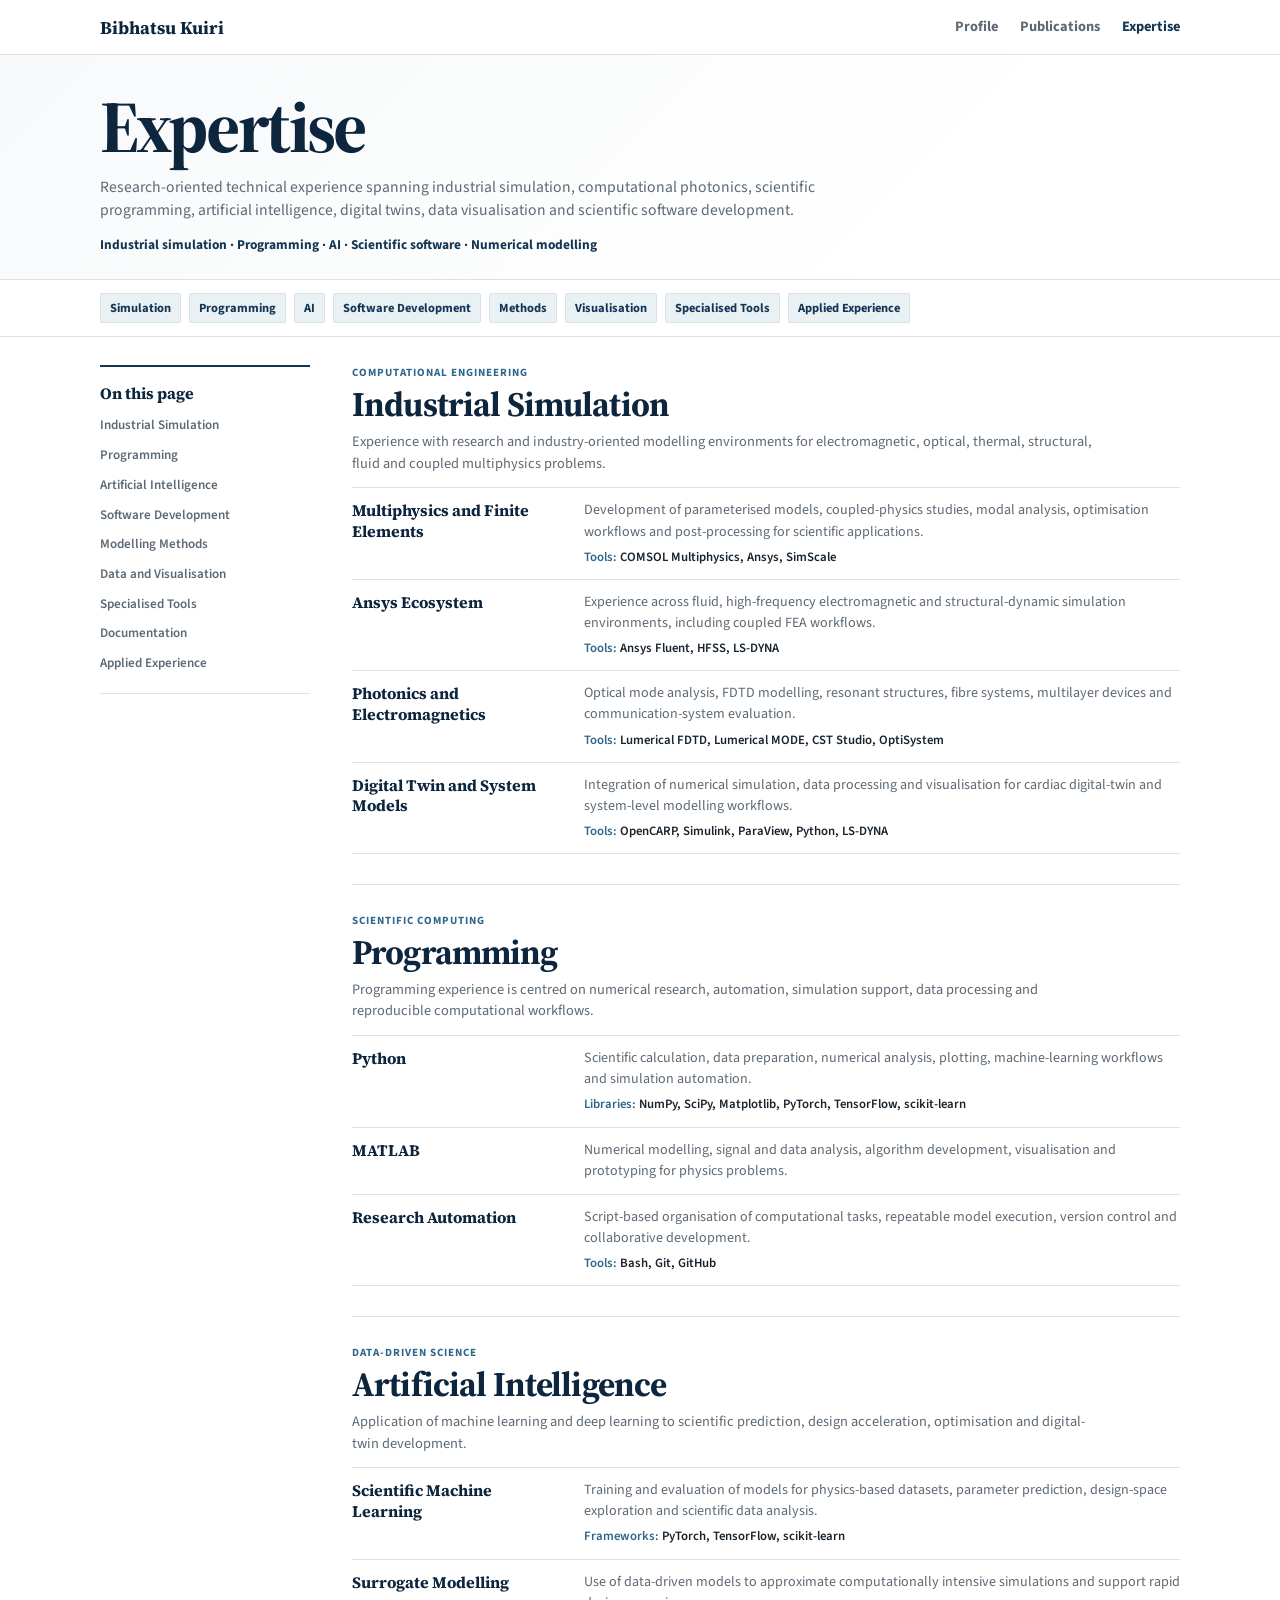
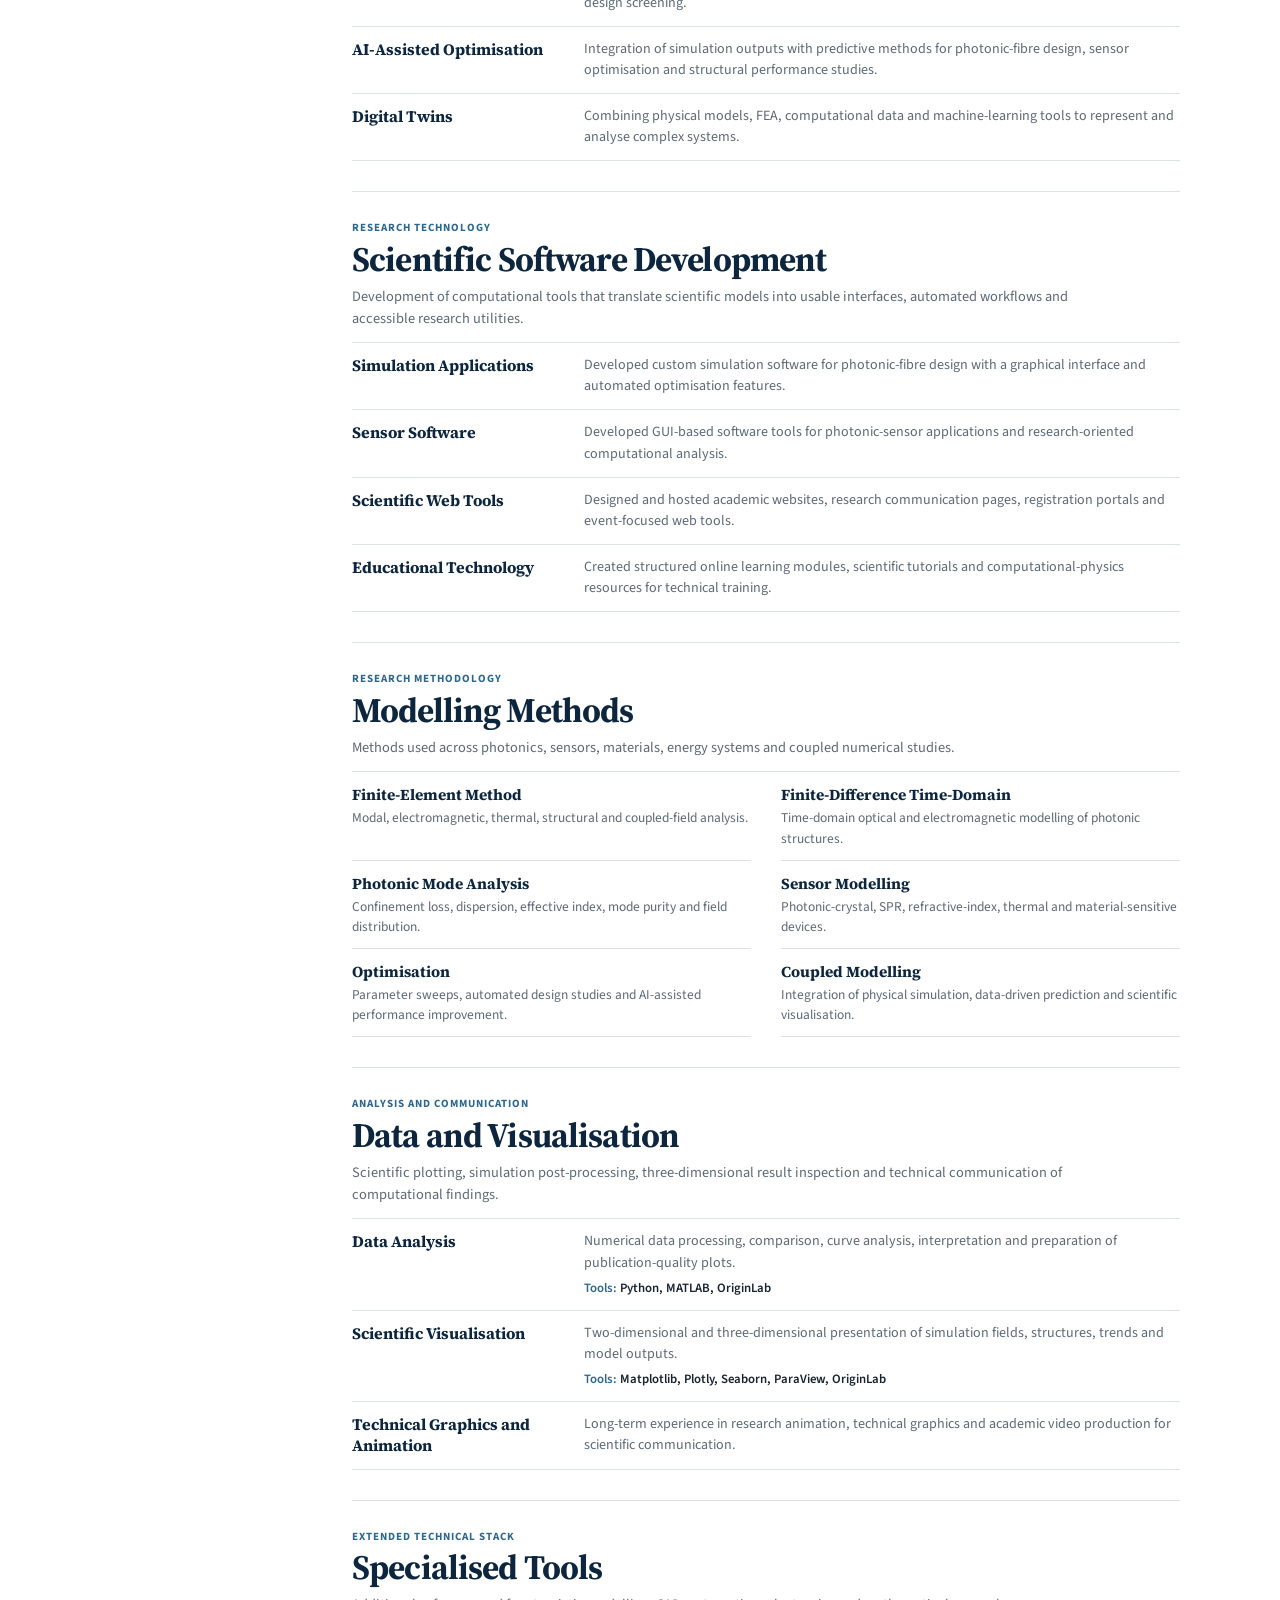
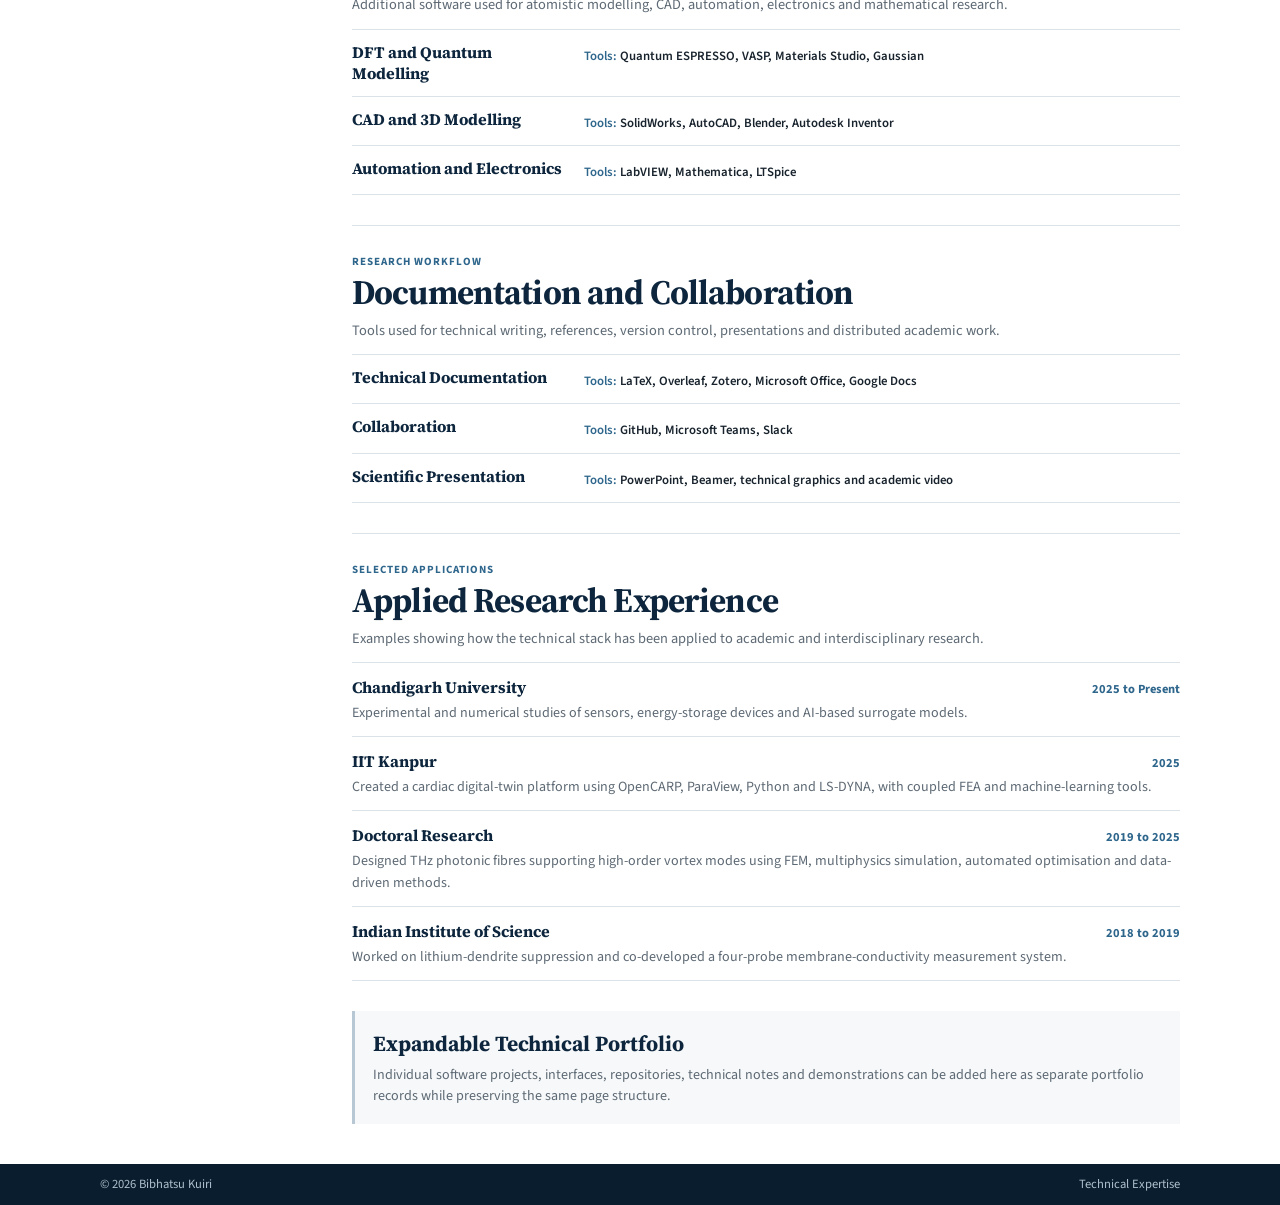
==== expertise.html @ b5848284 "Create expertise page" ====
<!DOCTYPE html>
<html lang="en">
<head>
<meta charset="UTF-8">
<meta name="viewport" content="width=device-width,initial-scale=1">
<meta name="description" content="Research and technical expertise of Bibhatsu Kuiri in industrial simulation, computational photonics, scientific programming, artificial intelligence, digital twins and scientific software development.">
<meta name="author" content="Bibhatsu Kuiri">
<meta name="theme-color" content="#0d263d">
<title>Expertise | Bibhatsu Kuiri</title>
<link rel="preconnect" href="https://fonts.googleapis.com">
<link rel="preconnect" href="https://fonts.gstatic.com" crossorigin>
<link href="https://fonts.googleapis.com/css2?family=Source+Sans+3:wght@400;500;600;700&family=Source+Serif+4:opsz,wght@8..60,600;8..60,700&display=swap" rel="stylesheet">
<link rel="stylesheet" href="assets/expertise.css">
</head>
<body>
<header class="site-header">
  <div class="container nav">
    <a class="brand" href="index.html">Bibhatsu Kuiri</a>
    <nav class="header-links" aria-label="Primary navigation">
      <a href="index.html">Profile</a>
      <a href="publications.html">Publications</a>
      <a href="expertise.html" aria-current="page">Expertise</a>
    </nav>
  </div>
</header>

<main id="top">
  <section class="page-head">
    <div class="container">
      <h1>Expertise</h1>
      <p class="intro">Research-oriented technical experience spanning industrial simulation, computational photonics, scientific programming, artificial intelligence, digital twins, data visualisation and scientific software development.</p>
      <p class="record-line">Industrial simulation · Programming · AI · Scientific software · Numerical modelling</p>
    </div>
  </section>

  <div class="jump-wrap">
    <nav class="container jump-links" aria-label="Expertise sections">
      <a href="#simulation">Simulation</a>
      <a href="#programming">Programming</a>
      <a href="#ai">AI</a>
      <a href="#software">Software Development</a>
      <a href="#methods">Methods</a>
      <a href="#visualisation">Visualisation</a>
      <a href="#specialised-tools">Specialised Tools</a>
      <a href="#experience">Applied Experience</a>
    </nav>
  </div>

  <div class="container content-layout">
    <aside class="side-nav" aria-label="On this page">
      <strong>On this page</strong>
      <a href="#simulation">Industrial Simulation</a>
      <a href="#programming">Programming</a>
      <a href="#ai">Artificial Intelligence</a>
      <a href="#software">Software Development</a>
      <a href="#methods">Modelling Methods</a>
      <a href="#visualisation">Data and Visualisation</a>
      <a href="#specialised-tools">Specialised Tools</a>
      <a href="#documentation">Documentation</a>
      <a href="#experience">Applied Experience</a>
    </aside>

    <div>
      <section id="simulation" class="expertise-section">
        <p class="section-kicker">Computational Engineering</p>
        <h2>Industrial Simulation</h2>
        <p class="section-intro">Experience with research and industry-oriented modelling environments for electromagnetic, optical, thermal, structural, fluid and coupled multiphysics problems.</p>
        <div class="capability-list">
          <article class="capability-row">
            <h3>Multiphysics and Finite Elements</h3>
            <div class="capability-copy">
              <p>Development of parameterised models, coupled-physics studies, modal analysis, optimisation workflows and post-processing for scientific applications.</p>
              <p class="tool-line"><span>Tools:</span> COMSOL Multiphysics, Ansys, SimScale</p>
            </div>
          </article>
          <article class="capability-row">
            <h3>Ansys Ecosystem</h3>
            <div class="capability-copy">
              <p>Experience across fluid, high-frequency electromagnetic and structural-dynamic simulation environments, including coupled FEA workflows.</p>
              <p class="tool-line"><span>Tools:</span> Ansys Fluent, HFSS, LS-DYNA</p>
            </div>
          </article>
          <article class="capability-row">
            <h3>Photonics and Electromagnetics</h3>
            <div class="capability-copy">
              <p>Optical mode analysis, FDTD modelling, resonant structures, fibre systems, multilayer devices and communication-system evaluation.</p>
              <p class="tool-line"><span>Tools:</span> Lumerical FDTD, Lumerical MODE, CST Studio, OptiSystem</p>
            </div>
          </article>
          <article class="capability-row">
            <h3>Digital Twin and System Models</h3>
            <div class="capability-copy">
              <p>Integration of numerical simulation, data processing and visualisation for cardiac digital-twin and system-level modelling workflows.</p>
              <p class="tool-line"><span>Tools:</span> OpenCARP, Simulink, ParaView, Python, LS-DYNA</p>
            </div>
          </article>
        </div>
      </section>

      <section id="programming" class="expertise-section">
        <p class="section-kicker">Scientific Computing</p>
        <h2>Programming</h2>
        <p class="section-intro">Programming experience is centred on numerical research, automation, simulation support, data processing and reproducible computational workflows.</p>
        <div class="capability-list">
          <article class="capability-row">
            <h3>Python</h3>
            <div class="capability-copy">
              <p>Scientific calculation, data preparation, numerical analysis, plotting, machine-learning workflows and simulation automation.</p>
              <p class="tool-line"><span>Libraries:</span> NumPy, SciPy, Matplotlib, PyTorch, TensorFlow, scikit-learn</p>
            </div>
          </article>
          <article class="capability-row">
            <h3>MATLAB</h3>
            <div class="capability-copy">
              <p>Numerical modelling, signal and data analysis, algorithm development, visualisation and prototyping for physics problems.</p>
            </div>
          </article>
          <article class="capability-row">
            <h3>Research Automation</h3>
            <div class="capability-copy">
              <p>Script-based organisation of computational tasks, repeatable model execution, version control and collaborative development.</p>
              <p class="tool-line"><span>Tools:</span> Bash, Git, GitHub</p>
            </div>
          </article>
        </div>
      </section>

      <section id="ai" class="expertise-section">
        <p class="section-kicker">Data-Driven Science</p>
        <h2>Artificial Intelligence</h2>
        <p class="section-intro">Application of machine learning and deep learning to scientific prediction, design acceleration, optimisation and digital-twin development.</p>
        <div class="capability-list">
          <article class="capability-row">
            <h3>Scientific Machine Learning</h3>
            <div class="capability-copy">
              <p>Training and evaluation of models for physics-based datasets, parameter prediction, design-space exploration and scientific data analysis.</p>
              <p class="tool-line"><span>Frameworks:</span> PyTorch, TensorFlow, scikit-learn</p>
            </div>
          </article>
          <article class="capability-row">
            <h3>Surrogate Modelling</h3>
            <div class="capability-copy">
              <p>Use of data-driven models to approximate computationally intensive simulations and support rapid design screening.</p>
            </div>
          </article>
          <article class="capability-row">
            <h3>AI-Assisted Optimisation</h3>
            <div class="capability-copy">
              <p>Integration of simulation outputs with predictive methods for photonic-fibre design, sensor optimisation and structural performance studies.</p>
            </div>
          </article>
          <article class="capability-row">
            <h3>Digital Twins</h3>
            <div class="capability-copy">
              <p>Combining physical models, FEA, computational data and machine-learning tools to represent and analyse complex systems.</p>
            </div>
          </article>
        </div>
      </section>

      <section id="software" class="expertise-section">
        <p class="section-kicker">Research Technology</p>
        <h2>Scientific Software Development</h2>
        <p class="section-intro">Development of computational tools that translate scientific models into usable interfaces, automated workflows and accessible research utilities.</p>
        <div class="capability-list">
          <article class="capability-row">
            <h3>Simulation Applications</h3>
            <div class="capability-copy">
              <p>Developed custom simulation software for photonic-fibre design with a graphical interface and automated optimisation features.</p>
            </div>
          </article>
          <article class="capability-row">
            <h3>Sensor Software</h3>
            <div class="capability-copy">
              <p>Developed GUI-based software tools for photonic-sensor applications and research-oriented computational analysis.</p>
            </div>
          </article>
          <article class="capability-row">
            <h3>Scientific Web Tools</h3>
            <div class="capability-copy">
              <p>Designed and hosted academic websites, research communication pages, registration portals and event-focused web tools.</p>
            </div>
          </article>
          <article class="capability-row">
            <h3>Educational Technology</h3>
            <div class="capability-copy">
              <p>Created structured online learning modules, scientific tutorials and computational-physics resources for technical training.</p>
            </div>
          </article>
        </div>
      </section>

      <section id="methods" class="expertise-section">
        <p class="section-kicker">Research Methodology</p>
        <h2>Modelling Methods</h2>
        <p class="section-intro">Methods used across photonics, sensors, materials, energy systems and coupled numerical studies.</p>
        <div class="method-grid">
          <div class="method-item"><strong>Finite-Element Method</strong><span>Modal, electromagnetic, thermal, structural and coupled-field analysis.</span></div>
          <div class="method-item"><strong>Finite-Difference Time-Domain</strong><span>Time-domain optical and electromagnetic modelling of photonic structures.</span></div>
          <div class="method-item"><strong>Photonic Mode Analysis</strong><span>Confinement loss, dispersion, effective index, mode purity and field distribution.</span></div>
          <div class="method-item"><strong>Sensor Modelling</strong><span>Photonic-crystal, SPR, refractive-index, thermal and material-sensitive devices.</span></div>
          <div class="method-item"><strong>Optimisation</strong><span>Parameter sweeps, automated design studies and AI-assisted performance improvement.</span></div>
          <div class="method-item"><strong>Coupled Modelling</strong><span>Integration of physical simulation, data-driven prediction and scientific visualisation.</span></div>
        </div>
      </section>

      <section id="visualisation" class="expertise-section">
        <p class="section-kicker">Analysis and Communication</p>
        <h2>Data and Visualisation</h2>
        <p class="section-intro">Scientific plotting, simulation post-processing, three-dimensional result inspection and technical communication of computational findings.</p>
        <div class="capability-list">
          <article class="capability-row">
            <h3>Data Analysis</h3>
            <div class="capability-copy">
              <p>Numerical data processing, comparison, curve analysis, interpretation and preparation of publication-quality plots.</p>
              <p class="tool-line"><span>Tools:</span> Python, MATLAB, OriginLab</p>
            </div>
          </article>
          <article class="capability-row">
            <h3>Scientific Visualisation</h3>
            <div class="capability-copy">
              <p>Two-dimensional and three-dimensional presentation of simulation fields, structures, trends and model outputs.</p>
              <p class="tool-line"><span>Tools:</span> Matplotlib, Plotly, Seaborn, ParaView, OriginLab</p>
            </div>
          </article>
          <article class="capability-row">
            <h3>Technical Graphics and Animation</h3>
            <div class="capability-copy">
              <p>Long-term experience in research animation, technical graphics and academic video production for scientific communication.</p>
            </div>
          </article>
        </div>
      </section>

      <section id="specialised-tools" class="expertise-section">
        <p class="section-kicker">Extended Technical Stack</p>
        <h2>Specialised Tools</h2>
        <p class="section-intro">Additional software used for atomistic modelling, CAD, automation, electronics and mathematical research.</p>
        <div class="capability-list">
          <article class="capability-row">
            <h3>DFT and Quantum Modelling</h3>
            <div class="capability-copy"><p class="tool-line"><span>Tools:</span> Quantum ESPRESSO, VASP, Materials Studio, Gaussian</p></div>
          </article>
          <article class="capability-row">
            <h3>CAD and 3D Modelling</h3>
            <div class="capability-copy"><p class="tool-line"><span>Tools:</span> SolidWorks, AutoCAD, Blender, Autodesk Inventor</p></div>
          </article>
          <article class="capability-row">
            <h3>Automation and Electronics</h3>
            <div class="capability-copy"><p class="tool-line"><span>Tools:</span> LabVIEW, Mathematica, LTSpice</p></div>
          </article>
        </div>
      </section>

      <section id="documentation" class="expertise-section">
        <p class="section-kicker">Research Workflow</p>
        <h2>Documentation and Collaboration</h2>
        <p class="section-intro">Tools used for technical writing, references, version control, presentations and distributed academic work.</p>
        <div class="capability-list">
          <article class="capability-row">
            <h3>Technical Documentation</h3>
            <div class="capability-copy"><p class="tool-line"><span>Tools:</span> LaTeX, Overleaf, Zotero, Microsoft Office, Google Docs</p></div>
          </article>
          <article class="capability-row">
            <h3>Collaboration</h3>
            <div class="capability-copy"><p class="tool-line"><span>Tools:</span> GitHub, Microsoft Teams, Slack</p></div>
          </article>
          <article class="capability-row">
            <h3>Scientific Presentation</h3>
            <div class="capability-copy"><p class="tool-line"><span>Tools:</span> PowerPoint, Beamer, technical graphics and academic video</p></div>
          </article>
        </div>
      </section>

      <section id="experience" class="expertise-section">
        <p class="section-kicker">Selected Applications</p>
        <h2>Applied Research Experience</h2>
        <p class="section-intro">Examples showing how the technical stack has been applied to academic and interdisciplinary research.</p>
        <div class="experience-list">
          <article class="experience-row">
            <div class="experience-top"><h3>Chandigarh University</h3><time>2025 to Present</time></div>
            <p>Experimental and numerical studies of sensors, energy-storage devices and AI-based surrogate models.</p>
          </article>
          <article class="experience-row">
            <div class="experience-top"><h3>IIT Kanpur</h3><time>2025</time></div>
            <p>Created a cardiac digital-twin platform using OpenCARP, ParaView, Python and LS-DYNA, with coupled FEA and machine-learning tools.</p>
          </article>
          <article class="experience-row">
            <div class="experience-top"><h3>Doctoral Research</h3><time>2019 to 2025</time></div>
            <p>Designed THz photonic fibres supporting high-order vortex modes using FEM, multiphysics simulation, automated optimisation and data-driven methods.</p>
          </article>
          <article class="experience-row">
            <div class="experience-top"><h3>Indian Institute of Science</h3><time>2018 to 2019</time></div>
            <p>Worked on lithium-dendrite suppression and co-developed a four-probe membrane-conductivity measurement system.</p>
          </article>
        </div>
      </section>

      <div class="closing-note">
        <h2>Expandable Technical Portfolio</h2>
        <p>Individual software projects, interfaces, repositories, technical notes and demonstrations can be added here as separate portfolio records while preserving the same page structure.</p>
      </div>
    </div>
  </div>
</main>

<footer><div class="container footer-row"><span>© 2026 Bibhatsu Kuiri</span><span>Technical Expertise</span></div></footer>
</body>
</html>
---- assets/expertise.css ----
:root{--deep:#0d263d;--navy:#143653;--blue:#2e668c;--ink:#18232d;--muted:#5d6974;--paper:#f6f8f9;--line:#dce3e8;--soft:#eaf1f5;--white:#fff;--max:1080px}
*{box-sizing:border-box}html{scroll-behavior:smooth}body{margin:0;color:var(--ink);background:var(--white);font:16px/1.5 "Source Sans 3",Arial,sans-serif}a{color:inherit}.container{width:min(calc(100% - 40px),var(--max));margin:auto}
.site-header{position:sticky;top:0;z-index:30;background:rgba(255,255,255,.97);border-bottom:1px solid var(--line);backdrop-filter:blur(10px)}.nav{min-height:54px;display:flex;align-items:center;justify-content:space-between;gap:24px}.brand{color:var(--deep);font:700 1.12rem "Source Serif 4",Georgia,serif;text-decoration:none}.header-links{display:flex;align-items:center;gap:22px}.header-links a{color:var(--muted);font-size:.9rem;font-weight:700;text-decoration:none}.header-links a:hover,.header-links a[aria-current="page"]{color:var(--navy)}
.page-head{padding:34px 0 24px;border-bottom:1px solid var(--line);background:linear-gradient(135deg,#f7f9fa 0%,#fff 72%)}h1,h2,h3{color:var(--deep);font-family:"Source Serif 4",Georgia,serif}h1{margin:0;font-size:clamp(2.7rem,6vw,4.6rem);line-height:1.04;letter-spacing:-.045em}.intro{max-width:800px;margin:10px 0 0;color:var(--muted);font-size:.98rem}.record-line{margin:12px 0 0;color:var(--navy);font-size:.84rem;font-weight:700}
.jump-wrap{border-bottom:1px solid var(--line);background:var(--white)}.jump-links{display:flex;flex-wrap:wrap;gap:8px;padding:13px 0}.jump-links a{padding:5px 9px;color:var(--navy);background:var(--soft);border:1px solid #d7e3ea;border-radius:2px;font-size:.78rem;font-weight:700;text-decoration:none}.jump-links a:hover{background:#dfeaf0}
.content-layout{display:grid;grid-template-columns:210px minmax(0,1fr);gap:42px;align-items:start;padding:28px 0 40px}.side-nav{position:sticky;top:76px;padding:14px 0;border-top:2px solid var(--navy);border-bottom:1px solid var(--line)}.side-nav strong{display:block;margin-bottom:6px;color:var(--deep);font-family:"Source Serif 4",Georgia,serif}.side-nav a{display:block;padding:5px 0;color:var(--muted);font-size:.82rem;font-weight:600;text-decoration:none}.side-nav a:hover{color:var(--blue)}
.expertise-section{padding:0 0 30px;scroll-margin-top:72px}.expertise-section+.expertise-section{padding-top:28px;border-top:1px solid var(--line)}.section-kicker{margin:0 0 3px;color:var(--blue);font-size:.69rem;font-weight:700;letter-spacing:.09em;text-transform:uppercase}.expertise-section h2{margin:0;font-size:clamp(1.65rem,3vw,2.15rem);line-height:1.14;letter-spacing:-.025em}.section-intro{max-width:740px;margin:7px 0 13px;color:var(--muted);font-size:.9rem}
.capability-list{border-top:1px solid var(--line)}.capability-row{display:grid;grid-template-columns:210px minmax(0,1fr);gap:22px;padding:12px 0;border-bottom:1px solid var(--line)}.capability-row h3{margin:0;font-size:1rem;line-height:1.3}.capability-copy p{margin:0;color:var(--muted);font-size:.88rem}.tool-line{margin-top:5px!important;color:var(--ink)!important;font-size:.8rem!important;font-weight:600}.tool-line span{color:var(--blue)}
.experience-list{border-top:1px solid var(--line)}.experience-row{padding:12px 0;border-bottom:1px solid var(--line)}.experience-top{display:flex;justify-content:space-between;gap:18px;align-items:baseline}.experience-top h3{margin:0;font-size:1rem}.experience-top time{flex:none;color:var(--blue);font-size:.78rem;font-weight:700}.experience-row p{margin:4px 0 0;color:var(--muted);font-size:.88rem}
.method-grid{display:grid;grid-template-columns:repeat(2,minmax(0,1fr));gap:0 30px;border-top:1px solid var(--line)}.method-item{padding:11px 0;border-bottom:1px solid var(--line)}.method-item strong{display:block;color:var(--deep);font-family:"Source Serif 4",Georgia,serif;font-size:.96rem}.method-item span{display:block;margin-top:2px;color:var(--muted);font-size:.84rem}
.closing-note{padding:17px 18px;background:var(--paper);border-left:3px solid #b7c8d4}.closing-note h2{margin:0 0 5px;font-size:1.35rem}.closing-note p{margin:0;color:var(--muted);font-size:.88rem}footer{padding:11px 0;color:#aebfcc;background:#091d2e;font-size:.79rem}.footer-row{display:flex;justify-content:space-between;gap:16px}
@media(max-width:820px){.content-layout{grid-template-columns:1fr;gap:22px}.side-nav{display:none}.capability-row{grid-template-columns:175px minmax(0,1fr)}}
@media(max-width:620px){.container{width:min(calc(100% - 28px),var(--max))}.header-links{gap:13px}.header-links a{font-size:.82rem}.page-head{padding:27px 0 19px}.jump-links{gap:6px}.content-layout{padding-top:22px}.capability-row{grid-template-columns:1fr;gap:4px}.experience-top{display:block}.experience-top time{display:block;margin-top:2px}.method-grid{grid-template-columns:1fr}.footer-row{flex-direction:column}}
@media(max-width:390px){.header-links a:first-child{display:none}.jump-links a{font-size:.73rem}}
@media(prefers-reduced-motion:reduce){html{scroll-behavior:auto}*{transition:none!important}}
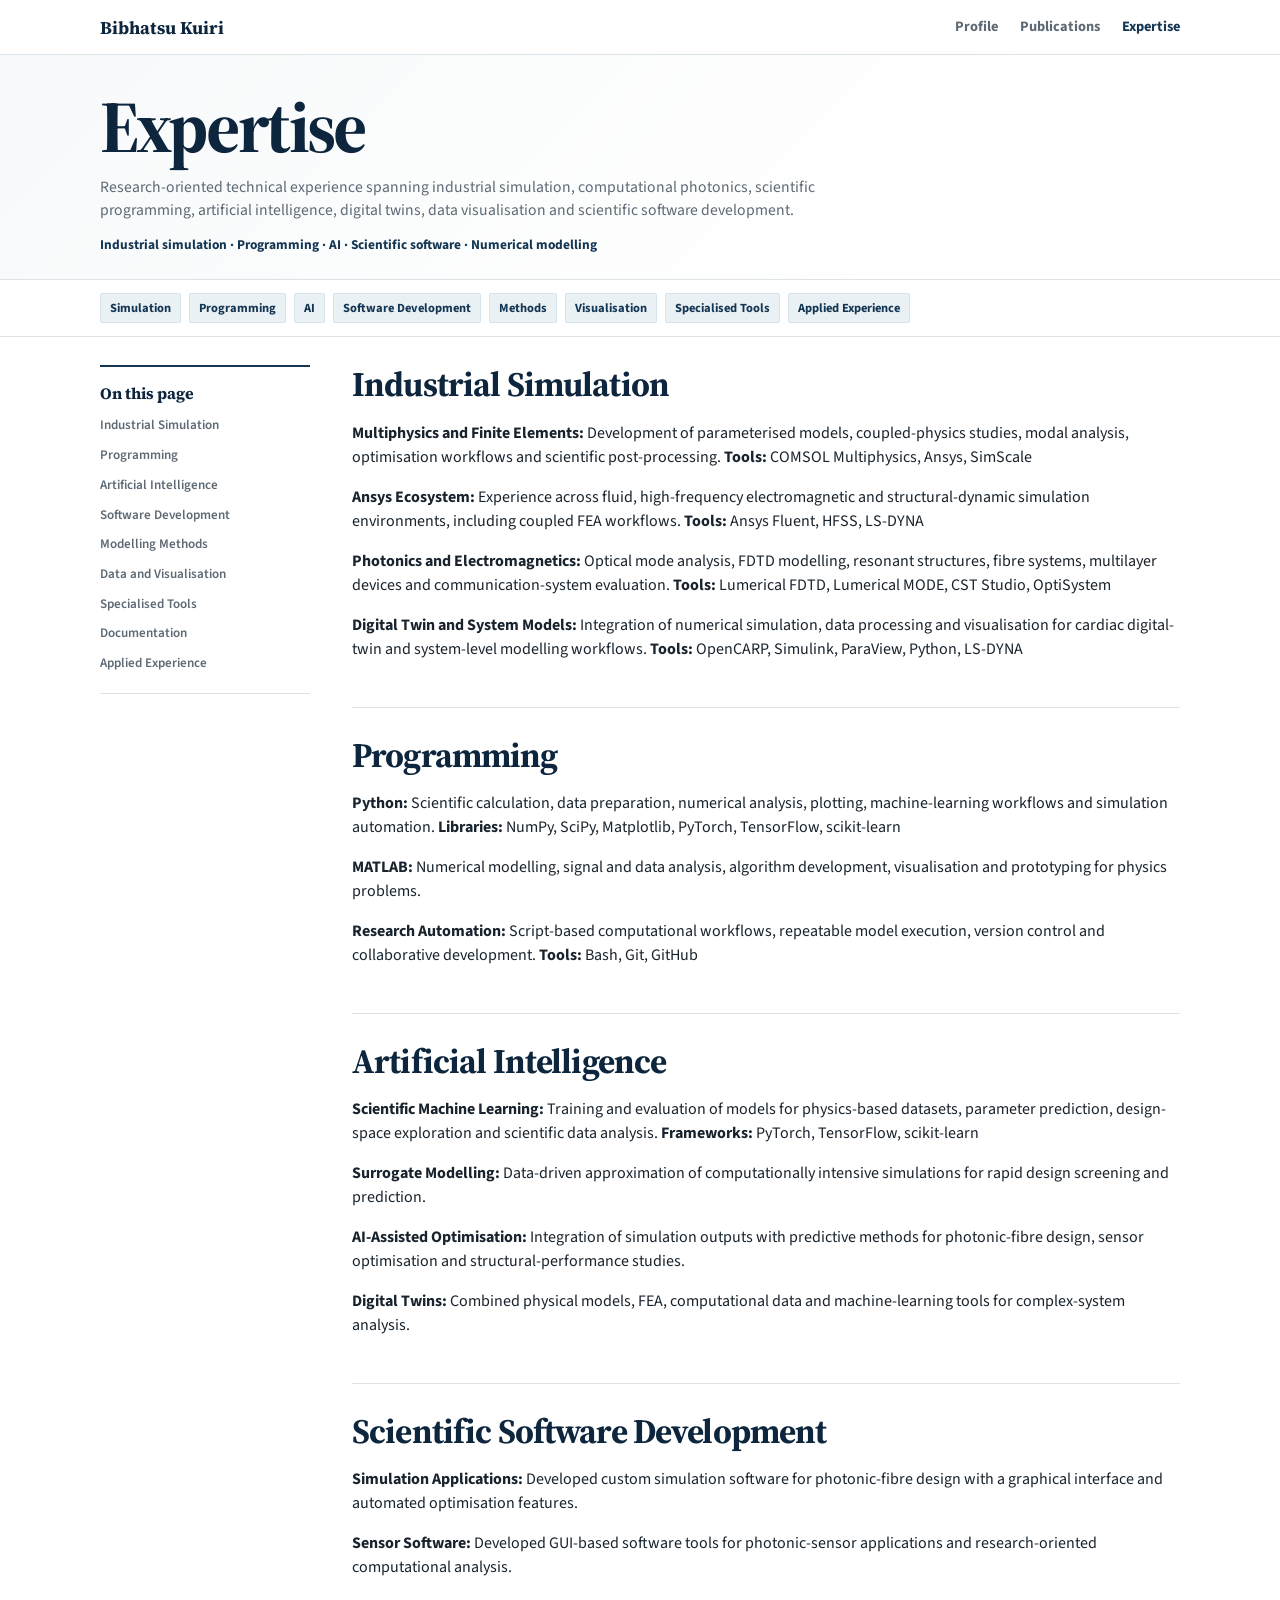
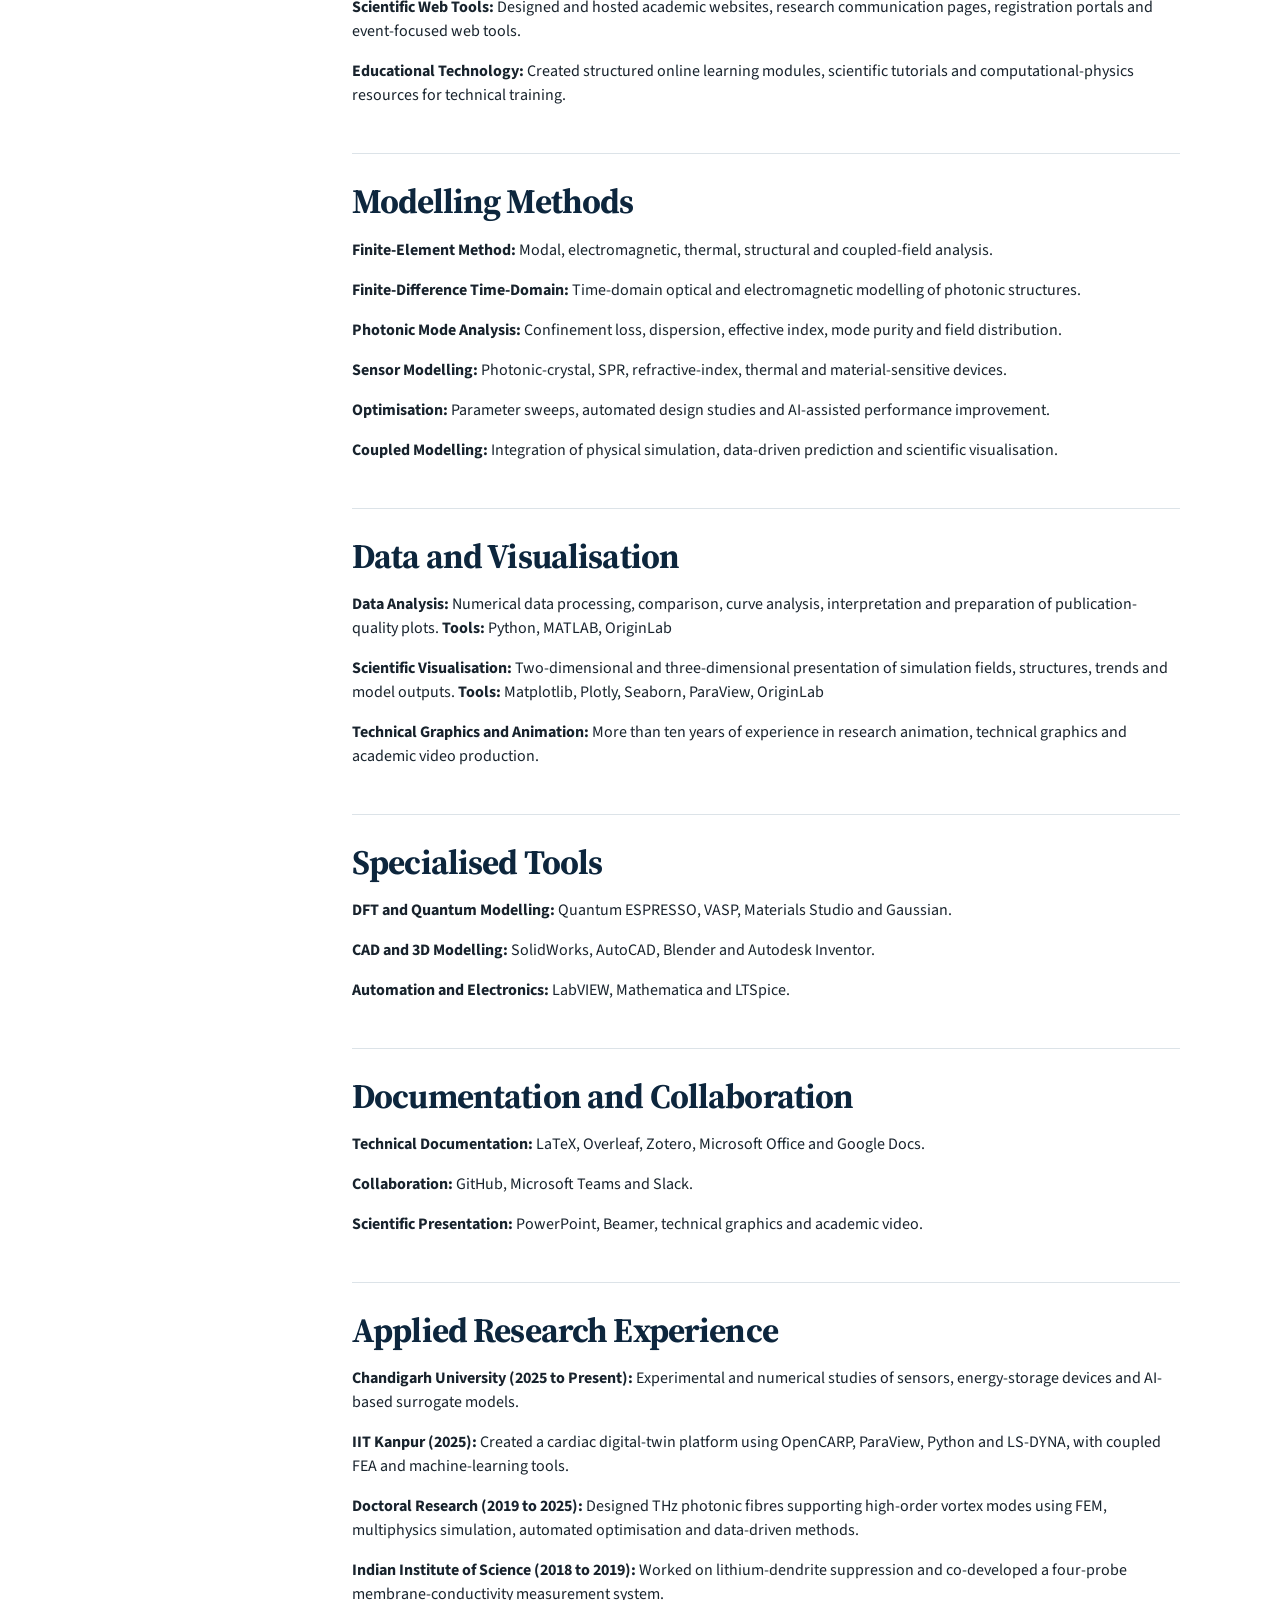
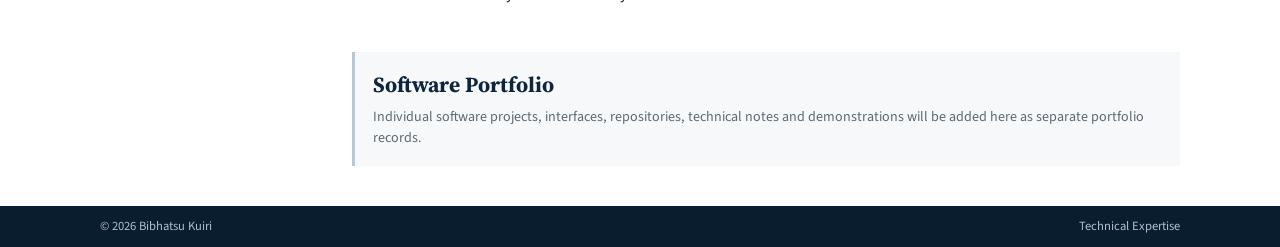
==== commit eedb127f: "Compact expertise page content and remove redundant descriptions" ====
--- a/expertise.html
+++ b/expertise.html
@@ -6,6 +6,7 @@
 <meta name="description" content="Research and technical expertise of Bibhatsu Kuiri in industrial simulation, computational photonics, scientific programming, artificial intelligence, digital twins and scientific software development.">
 <meta name="author" content="Bibhatsu Kuiri">
 <meta name="theme-color" content="#0d263d">
+<meta name="color-scheme" content="light">
 <title>Expertise | Bibhatsu Kuiri</title>
 <link rel="preconnect" href="https://fonts.googleapis.com">
 <link rel="preconnect" href="https://fonts.gstatic.com" crossorigin>
@@ -62,243 +63,96 @@
 
     <div>
       <section id="simulation" class="expertise-section">
-        <p class="section-kicker">Computational Engineering</p>
         <h2>Industrial Simulation</h2>
-        <p class="section-intro">Experience with research and industry-oriented modelling environments for electromagnetic, optical, thermal, structural, fluid and coupled multiphysics problems.</p>
-        <div class="capability-list">
-          <article class="capability-row">
-            <h3>Multiphysics and Finite Elements</h3>
-            <div class="capability-copy">
-              <p>Development of parameterised models, coupled-physics studies, modal analysis, optimisation workflows and post-processing for scientific applications.</p>
-              <p class="tool-line"><span>Tools:</span> COMSOL Multiphysics, Ansys, SimScale</p>
-            </div>
-          </article>
-          <article class="capability-row">
-            <h3>Ansys Ecosystem</h3>
-            <div class="capability-copy">
-              <p>Experience across fluid, high-frequency electromagnetic and structural-dynamic simulation environments, including coupled FEA workflows.</p>
-              <p class="tool-line"><span>Tools:</span> Ansys Fluent, HFSS, LS-DYNA</p>
-            </div>
-          </article>
-          <article class="capability-row">
-            <h3>Photonics and Electromagnetics</h3>
-            <div class="capability-copy">
-              <p>Optical mode analysis, FDTD modelling, resonant structures, fibre systems, multilayer devices and communication-system evaluation.</p>
-              <p class="tool-line"><span>Tools:</span> Lumerical FDTD, Lumerical MODE, CST Studio, OptiSystem</p>
-            </div>
-          </article>
-          <article class="capability-row">
-            <h3>Digital Twin and System Models</h3>
-            <div class="capability-copy">
-              <p>Integration of numerical simulation, data processing and visualisation for cardiac digital-twin and system-level modelling workflows.</p>
-              <p class="tool-line"><span>Tools:</span> OpenCARP, Simulink, ParaView, Python, LS-DYNA</p>
-            </div>
-          </article>
+        <div class="compact-list">
+          <article class="compact-row"><p><strong class="row-title">Multiphysics and Finite Elements:</strong> Development of parameterised models, coupled-physics studies, modal analysis, optimisation workflows and scientific post-processing. <span class="tools"><b>Tools:</b> COMSOL Multiphysics, Ansys, SimScale</span></p></article>
+          <article class="compact-row"><p><strong class="row-title">Ansys Ecosystem:</strong> Experience across fluid, high-frequency electromagnetic and structural-dynamic simulation environments, including coupled FEA workflows. <span class="tools"><b>Tools:</b> Ansys Fluent, HFSS, LS-DYNA</span></p></article>
+          <article class="compact-row"><p><strong class="row-title">Photonics and Electromagnetics:</strong> Optical mode analysis, FDTD modelling, resonant structures, fibre systems, multilayer devices and communication-system evaluation. <span class="tools"><b>Tools:</b> Lumerical FDTD, Lumerical MODE, CST Studio, OptiSystem</span></p></article>
+          <article class="compact-row"><p><strong class="row-title">Digital Twin and System Models:</strong> Integration of numerical simulation, data processing and visualisation for cardiac digital-twin and system-level modelling workflows. <span class="tools"><b>Tools:</b> OpenCARP, Simulink, ParaView, Python, LS-DYNA</span></p></article>
         </div>
       </section>
 
       <section id="programming" class="expertise-section">
-        <p class="section-kicker">Scientific Computing</p>
         <h2>Programming</h2>
-        <p class="section-intro">Programming experience is centred on numerical research, automation, simulation support, data processing and reproducible computational workflows.</p>
-        <div class="capability-list">
-          <article class="capability-row">
-            <h3>Python</h3>
-            <div class="capability-copy">
-              <p>Scientific calculation, data preparation, numerical analysis, plotting, machine-learning workflows and simulation automation.</p>
-              <p class="tool-line"><span>Libraries:</span> NumPy, SciPy, Matplotlib, PyTorch, TensorFlow, scikit-learn</p>
-            </div>
-          </article>
-          <article class="capability-row">
-            <h3>MATLAB</h3>
-            <div class="capability-copy">
-              <p>Numerical modelling, signal and data analysis, algorithm development, visualisation and prototyping for physics problems.</p>
-            </div>
-          </article>
-          <article class="capability-row">
-            <h3>Research Automation</h3>
-            <div class="capability-copy">
-              <p>Script-based organisation of computational tasks, repeatable model execution, version control and collaborative development.</p>
-              <p class="tool-line"><span>Tools:</span> Bash, Git, GitHub</p>
-            </div>
-          </article>
+        <div class="compact-list">
+          <article class="compact-row"><p><strong class="row-title">Python:</strong> Scientific calculation, data preparation, numerical analysis, plotting, machine-learning workflows and simulation automation. <span class="tools"><b>Libraries:</b> NumPy, SciPy, Matplotlib, PyTorch, TensorFlow, scikit-learn</span></p></article>
+          <article class="compact-row"><p><strong class="row-title">MATLAB:</strong> Numerical modelling, signal and data analysis, algorithm development, visualisation and prototyping for physics problems.</p></article>
+          <article class="compact-row"><p><strong class="row-title">Research Automation:</strong> Script-based computational workflows, repeatable model execution, version control and collaborative development. <span class="tools"><b>Tools:</b> Bash, Git, GitHub</span></p></article>
         </div>
       </section>
 
       <section id="ai" class="expertise-section">
-        <p class="section-kicker">Data-Driven Science</p>
         <h2>Artificial Intelligence</h2>
-        <p class="section-intro">Application of machine learning and deep learning to scientific prediction, design acceleration, optimisation and digital-twin development.</p>
-        <div class="capability-list">
-          <article class="capability-row">
-            <h3>Scientific Machine Learning</h3>
-            <div class="capability-copy">
-              <p>Training and evaluation of models for physics-based datasets, parameter prediction, design-space exploration and scientific data analysis.</p>
-              <p class="tool-line"><span>Frameworks:</span> PyTorch, TensorFlow, scikit-learn</p>
-            </div>
-          </article>
-          <article class="capability-row">
-            <h3>Surrogate Modelling</h3>
-            <div class="capability-copy">
-              <p>Use of data-driven models to approximate computationally intensive simulations and support rapid design screening.</p>
-            </div>
-          </article>
-          <article class="capability-row">
-            <h3>AI-Assisted Optimisation</h3>
-            <div class="capability-copy">
-              <p>Integration of simulation outputs with predictive methods for photonic-fibre design, sensor optimisation and structural performance studies.</p>
-            </div>
-          </article>
-          <article class="capability-row">
-            <h3>Digital Twins</h3>
-            <div class="capability-copy">
-              <p>Combining physical models, FEA, computational data and machine-learning tools to represent and analyse complex systems.</p>
-            </div>
-          </article>
+        <div class="compact-list">
+          <article class="compact-row"><p><strong class="row-title">Scientific Machine Learning:</strong> Training and evaluation of models for physics-based datasets, parameter prediction, design-space exploration and scientific data analysis. <span class="tools"><b>Frameworks:</b> PyTorch, TensorFlow, scikit-learn</span></p></article>
+          <article class="compact-row"><p><strong class="row-title">Surrogate Modelling:</strong> Data-driven approximation of computationally intensive simulations for rapid design screening and prediction.</p></article>
+          <article class="compact-row"><p><strong class="row-title">AI-Assisted Optimisation:</strong> Integration of simulation outputs with predictive methods for photonic-fibre design, sensor optimisation and structural-performance studies.</p></article>
+          <article class="compact-row"><p><strong class="row-title">Digital Twins:</strong> Combined physical models, FEA, computational data and machine-learning tools for complex-system analysis.</p></article>
         </div>
       </section>
 
       <section id="software" class="expertise-section">
-        <p class="section-kicker">Research Technology</p>
         <h2>Scientific Software Development</h2>
-        <p class="section-intro">Development of computational tools that translate scientific models into usable interfaces, automated workflows and accessible research utilities.</p>
-        <div class="capability-list">
-          <article class="capability-row">
-            <h3>Simulation Applications</h3>
-            <div class="capability-copy">
-              <p>Developed custom simulation software for photonic-fibre design with a graphical interface and automated optimisation features.</p>
-            </div>
-          </article>
-          <article class="capability-row">
-            <h3>Sensor Software</h3>
-            <div class="capability-copy">
-              <p>Developed GUI-based software tools for photonic-sensor applications and research-oriented computational analysis.</p>
-            </div>
-          </article>
-          <article class="capability-row">
-            <h3>Scientific Web Tools</h3>
-            <div class="capability-copy">
-              <p>Designed and hosted academic websites, research communication pages, registration portals and event-focused web tools.</p>
-            </div>
-          </article>
-          <article class="capability-row">
-            <h3>Educational Technology</h3>
-            <div class="capability-copy">
-              <p>Created structured online learning modules, scientific tutorials and computational-physics resources for technical training.</p>
-            </div>
-          </article>
+        <div class="compact-list">
+          <article class="compact-row"><p><strong class="row-title">Simulation Applications:</strong> Developed custom simulation software for photonic-fibre design with a graphical interface and automated optimisation features.</p></article>
+          <article class="compact-row"><p><strong class="row-title">Sensor Software:</strong> Developed GUI-based software tools for photonic-sensor applications and research-oriented computational analysis.</p></article>
+          <article class="compact-row"><p><strong class="row-title">Scientific Web Tools:</strong> Designed and hosted academic websites, research communication pages, registration portals and event-focused web tools.</p></article>
+          <article class="compact-row"><p><strong class="row-title">Educational Technology:</strong> Created structured online learning modules, scientific tutorials and computational-physics resources for technical training.</p></article>
         </div>
       </section>
 
       <section id="methods" class="expertise-section">
-        <p class="section-kicker">Research Methodology</p>
         <h2>Modelling Methods</h2>
-        <p class="section-intro">Methods used across photonics, sensors, materials, energy systems and coupled numerical studies.</p>
-        <div class="method-grid">
-          <div class="method-item"><strong>Finite-Element Method</strong><span>Modal, electromagnetic, thermal, structural and coupled-field analysis.</span></div>
-          <div class="method-item"><strong>Finite-Difference Time-Domain</strong><span>Time-domain optical and electromagnetic modelling of photonic structures.</span></div>
-          <div class="method-item"><strong>Photonic Mode Analysis</strong><span>Confinement loss, dispersion, effective index, mode purity and field distribution.</span></div>
-          <div class="method-item"><strong>Sensor Modelling</strong><span>Photonic-crystal, SPR, refractive-index, thermal and material-sensitive devices.</span></div>
-          <div class="method-item"><strong>Optimisation</strong><span>Parameter sweeps, automated design studies and AI-assisted performance improvement.</span></div>
-          <div class="method-item"><strong>Coupled Modelling</strong><span>Integration of physical simulation, data-driven prediction and scientific visualisation.</span></div>
+        <div class="compact-list two-column-list">
+          <article class="compact-row"><p><strong class="row-title">Finite-Element Method:</strong> Modal, electromagnetic, thermal, structural and coupled-field analysis.</p></article>
+          <article class="compact-row"><p><strong class="row-title">Finite-Difference Time-Domain:</strong> Time-domain optical and electromagnetic modelling of photonic structures.</p></article>
+          <article class="compact-row"><p><strong class="row-title">Photonic Mode Analysis:</strong> Confinement loss, dispersion, effective index, mode purity and field distribution.</p></article>
+          <article class="compact-row"><p><strong class="row-title">Sensor Modelling:</strong> Photonic-crystal, SPR, refractive-index, thermal and material-sensitive devices.</p></article>
+          <article class="compact-row"><p><strong class="row-title">Optimisation:</strong> Parameter sweeps, automated design studies and AI-assisted performance improvement.</p></article>
+          <article class="compact-row"><p><strong class="row-title">Coupled Modelling:</strong> Integration of physical simulation, data-driven prediction and scientific visualisation.</p></article>
         </div>
       </section>
 
       <section id="visualisation" class="expertise-section">
-        <p class="section-kicker">Analysis and Communication</p>
         <h2>Data and Visualisation</h2>
-        <p class="section-intro">Scientific plotting, simulation post-processing, three-dimensional result inspection and technical communication of computational findings.</p>
-        <div class="capability-list">
-          <article class="capability-row">
-            <h3>Data Analysis</h3>
-            <div class="capability-copy">
-              <p>Numerical data processing, comparison, curve analysis, interpretation and preparation of publication-quality plots.</p>
-              <p class="tool-line"><span>Tools:</span> Python, MATLAB, OriginLab</p>
-            </div>
-          </article>
-          <article class="capability-row">
-            <h3>Scientific Visualisation</h3>
-            <div class="capability-copy">
-              <p>Two-dimensional and three-dimensional presentation of simulation fields, structures, trends and model outputs.</p>
-              <p class="tool-line"><span>Tools:</span> Matplotlib, Plotly, Seaborn, ParaView, OriginLab</p>
-            </div>
-          </article>
-          <article class="capability-row">
-            <h3>Technical Graphics and Animation</h3>
-            <div class="capability-copy">
-              <p>Long-term experience in research animation, technical graphics and academic video production for scientific communication.</p>
-            </div>
-          </article>
+        <div class="compact-list">
+          <article class="compact-row"><p><strong class="row-title">Data Analysis:</strong> Numerical data processing, comparison, curve analysis, interpretation and preparation of publication-quality plots. <span class="tools"><b>Tools:</b> Python, MATLAB, OriginLab</span></p></article>
+          <article class="compact-row"><p><strong class="row-title">Scientific Visualisation:</strong> Two-dimensional and three-dimensional presentation of simulation fields, structures, trends and model outputs. <span class="tools"><b>Tools:</b> Matplotlib, Plotly, Seaborn, ParaView, OriginLab</span></p></article>
+          <article class="compact-row"><p><strong class="row-title">Technical Graphics and Animation:</strong> More than ten years of experience in research animation, technical graphics and academic video production.</p></article>
         </div>
       </section>
 
       <section id="specialised-tools" class="expertise-section">
-        <p class="section-kicker">Extended Technical Stack</p>
         <h2>Specialised Tools</h2>
-        <p class="section-intro">Additional software used for atomistic modelling, CAD, automation, electronics and mathematical research.</p>
-        <div class="capability-list">
-          <article class="capability-row">
-            <h3>DFT and Quantum Modelling</h3>
-            <div class="capability-copy"><p class="tool-line"><span>Tools:</span> Quantum ESPRESSO, VASP, Materials Studio, Gaussian</p></div>
-          </article>
-          <article class="capability-row">
-            <h3>CAD and 3D Modelling</h3>
-            <div class="capability-copy"><p class="tool-line"><span>Tools:</span> SolidWorks, AutoCAD, Blender, Autodesk Inventor</p></div>
-          </article>
-          <article class="capability-row">
-            <h3>Automation and Electronics</h3>
-            <div class="capability-copy"><p class="tool-line"><span>Tools:</span> LabVIEW, Mathematica, LTSpice</p></div>
-          </article>
+        <div class="compact-list">
+          <article class="compact-row"><p><strong class="row-title">DFT and Quantum Modelling:</strong> Quantum ESPRESSO, VASP, Materials Studio and Gaussian.</p></article>
+          <article class="compact-row"><p><strong class="row-title">CAD and 3D Modelling:</strong> SolidWorks, AutoCAD, Blender and Autodesk Inventor.</p></article>
+          <article class="compact-row"><p><strong class="row-title">Automation and Electronics:</strong> LabVIEW, Mathematica and LTSpice.</p></article>
         </div>
       </section>
 
       <section id="documentation" class="expertise-section">
-        <p class="section-kicker">Research Workflow</p>
         <h2>Documentation and Collaboration</h2>
-        <p class="section-intro">Tools used for technical writing, references, version control, presentations and distributed academic work.</p>
-        <div class="capability-list">
-          <article class="capability-row">
-            <h3>Technical Documentation</h3>
-            <div class="capability-copy"><p class="tool-line"><span>Tools:</span> LaTeX, Overleaf, Zotero, Microsoft Office, Google Docs</p></div>
-          </article>
-          <article class="capability-row">
-            <h3>Collaboration</h3>
-            <div class="capability-copy"><p class="tool-line"><span>Tools:</span> GitHub, Microsoft Teams, Slack</p></div>
-          </article>
-          <article class="capability-row">
-            <h3>Scientific Presentation</h3>
-            <div class="capability-copy"><p class="tool-line"><span>Tools:</span> PowerPoint, Beamer, technical graphics and academic video</p></div>
-          </article>
+        <div class="compact-list">
+          <article class="compact-row"><p><strong class="row-title">Technical Documentation:</strong> LaTeX, Overleaf, Zotero, Microsoft Office and Google Docs.</p></article>
+          <article class="compact-row"><p><strong class="row-title">Collaboration:</strong> GitHub, Microsoft Teams and Slack.</p></article>
+          <article class="compact-row"><p><strong class="row-title">Scientific Presentation:</strong> PowerPoint, Beamer, technical graphics and academic video.</p></article>
         </div>
       </section>
 
       <section id="experience" class="expertise-section">
-        <p class="section-kicker">Selected Applications</p>
         <h2>Applied Research Experience</h2>
-        <p class="section-intro">Examples showing how the technical stack has been applied to academic and interdisciplinary research.</p>
-        <div class="experience-list">
-          <article class="experience-row">
-            <div class="experience-top"><h3>Chandigarh University</h3><time>2025 to Present</time></div>
-            <p>Experimental and numerical studies of sensors, energy-storage devices and AI-based surrogate models.</p>
-          </article>
-          <article class="experience-row">
-            <div class="experience-top"><h3>IIT Kanpur</h3><time>2025</time></div>
-            <p>Created a cardiac digital-twin platform using OpenCARP, ParaView, Python and LS-DYNA, with coupled FEA and machine-learning tools.</p>
-          </article>
-          <article class="experience-row">
-            <div class="experience-top"><h3>Doctoral Research</h3><time>2019 to 2025</time></div>
-            <p>Designed THz photonic fibres supporting high-order vortex modes using FEM, multiphysics simulation, automated optimisation and data-driven methods.</p>
-          </article>
-          <article class="experience-row">
-            <div class="experience-top"><h3>Indian Institute of Science</h3><time>2018 to 2019</time></div>
-            <p>Worked on lithium-dendrite suppression and co-developed a four-probe membrane-conductivity measurement system.</p>
-          </article>
+        <div class="compact-list">
+          <article class="compact-row"><p><strong class="row-title">Chandigarh University <span class="date">(2025 to Present):</span></strong> Experimental and numerical studies of sensors, energy-storage devices and AI-based surrogate models.</p></article>
+          <article class="compact-row"><p><strong class="row-title">IIT Kanpur <span class="date">(2025):</span></strong> Created a cardiac digital-twin platform using OpenCARP, ParaView, Python and LS-DYNA, with coupled FEA and machine-learning tools.</p></article>
+          <article class="compact-row"><p><strong class="row-title">Doctoral Research <span class="date">(2019 to 2025):</span></strong> Designed THz photonic fibres supporting high-order vortex modes using FEM, multiphysics simulation, automated optimisation and data-driven methods.</p></article>
+          <article class="compact-row"><p><strong class="row-title">Indian Institute of Science <span class="date">(2018 to 2019):</span></strong> Worked on lithium-dendrite suppression and co-developed a four-probe membrane-conductivity measurement system.</p></article>
         </div>
       </section>
 
       <div class="closing-note">
-        <h2>Expandable Technical Portfolio</h2>
-        <p>Individual software projects, interfaces, repositories, technical notes and demonstrations can be added here as separate portfolio records while preserving the same page structure.</p>
+        <h2>Software Portfolio</h2>
+        <p>Individual software projects, interfaces, repositories, technical notes and demonstrations will be added here as separate portfolio records.</p>
       </div>
     </div>
   </div>
--- a/assets/expertise.css
+++ b/assets/expertise.css
@@ -1,5 +1,5 @@
-:root{--deep:#0d263d;--navy:#143653;--blue:#2e668c;--ink:#18232d;--muted:#5d6974;--paper:#f6f8f9;--line:#dce3e8;--soft:#eaf1f5;--white:#fff;--max:1080px}
-*{box-sizing:border-box}html{scroll-behavior:smooth}body{margin:0;color:var(--ink);background:var(--white);font:16px/1.5 "Source Sans 3",Arial,sans-serif}a{color:inherit}.container{width:min(calc(100% - 40px),var(--max));margin:auto}
+:root{color-scheme:only light;--deep:#0d263d;--navy:#143653;--blue:#2e668c;--ink:#18232d;--muted:#5d6974;--paper:#f6f8f9;--line:#dce3e8;--soft:#eaf1f5;--white:#fff;--max:1080px}
+*{box-sizing:border-box}html{scroll-behavior:smooth;background:#fff}body{margin:0;color:var(--ink);background:var(--white);font:16px/1.5 "Source Sans 3",Arial,sans-serif}a{color:inherit}.container{width:min(calc(100% - 40px),var(--max));margin:auto}
 .site-header{position:sticky;top:0;z-index:30;background:rgba(255,255,255,.97);border-bottom:1px solid var(--line);backdrop-filter:blur(10px)}.nav{min-height:54px;display:flex;align-items:center;justify-content:space-between;gap:24px}.brand{color:var(--deep);font:700 1.12rem "Source Serif 4",Georgia,serif;text-decoration:none}.header-links{display:flex;align-items:center;gap:22px}.header-links a{color:var(--muted);font-size:.9rem;font-weight:700;text-decoration:none}.header-links a:hover,.header-links a[aria-current="page"]{color:var(--navy)}
 .page-head{padding:34px 0 24px;border-bottom:1px solid var(--line);background:linear-gradient(135deg,#f7f9fa 0%,#fff 72%)}h1,h2,h3{color:var(--deep);font-family:"Source Serif 4",Georgia,serif}h1{margin:0;font-size:clamp(2.7rem,6vw,4.6rem);line-height:1.04;letter-spacing:-.045em}.intro{max-width:800px;margin:10px 0 0;color:var(--muted);font-size:.98rem}.record-line{margin:12px 0 0;color:var(--navy);font-size:.84rem;font-weight:700}
 .jump-wrap{border-bottom:1px solid var(--line);background:var(--white)}.jump-links{display:flex;flex-wrap:wrap;gap:8px;padding:13px 0}.jump-links a{padding:5px 9px;color:var(--navy);background:var(--soft);border:1px solid #d7e3ea;border-radius:2px;font-size:.78rem;font-weight:700;text-decoration:none}.jump-links a:hover{background:#dfeaf0}
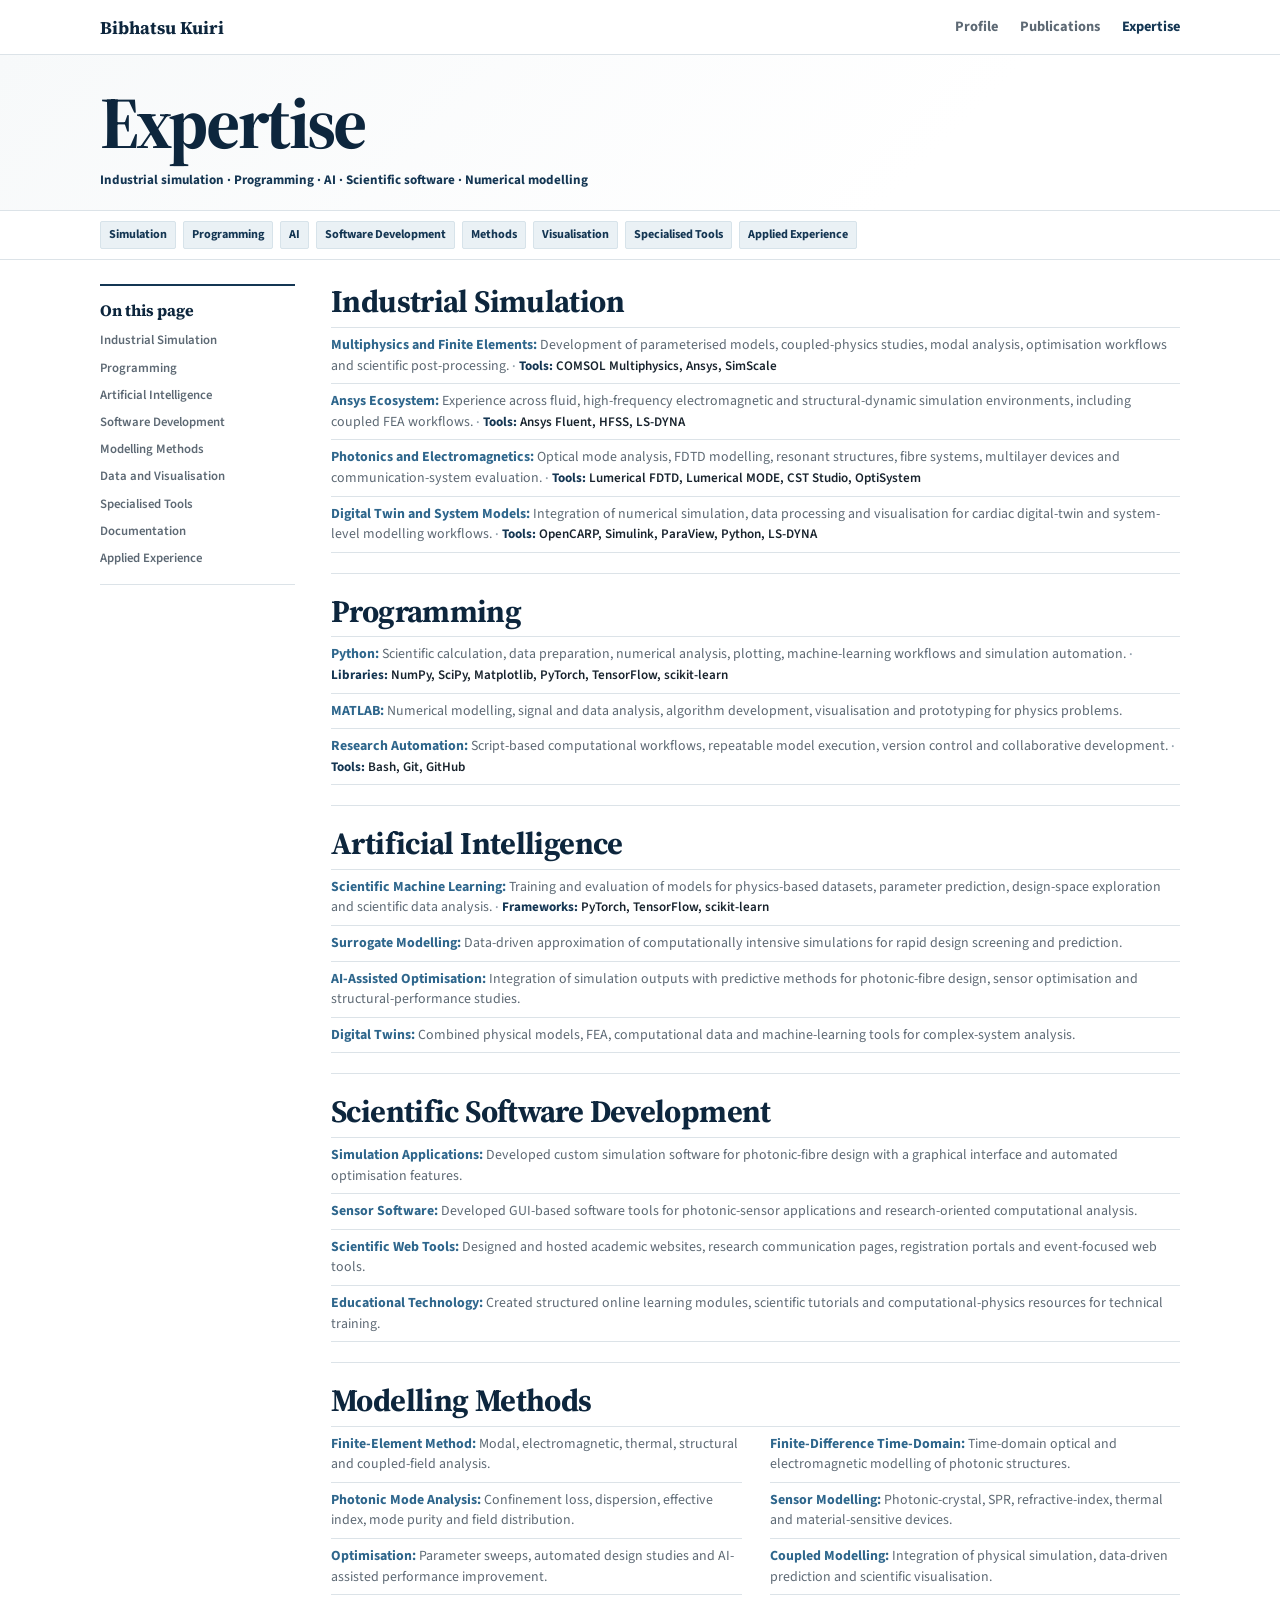
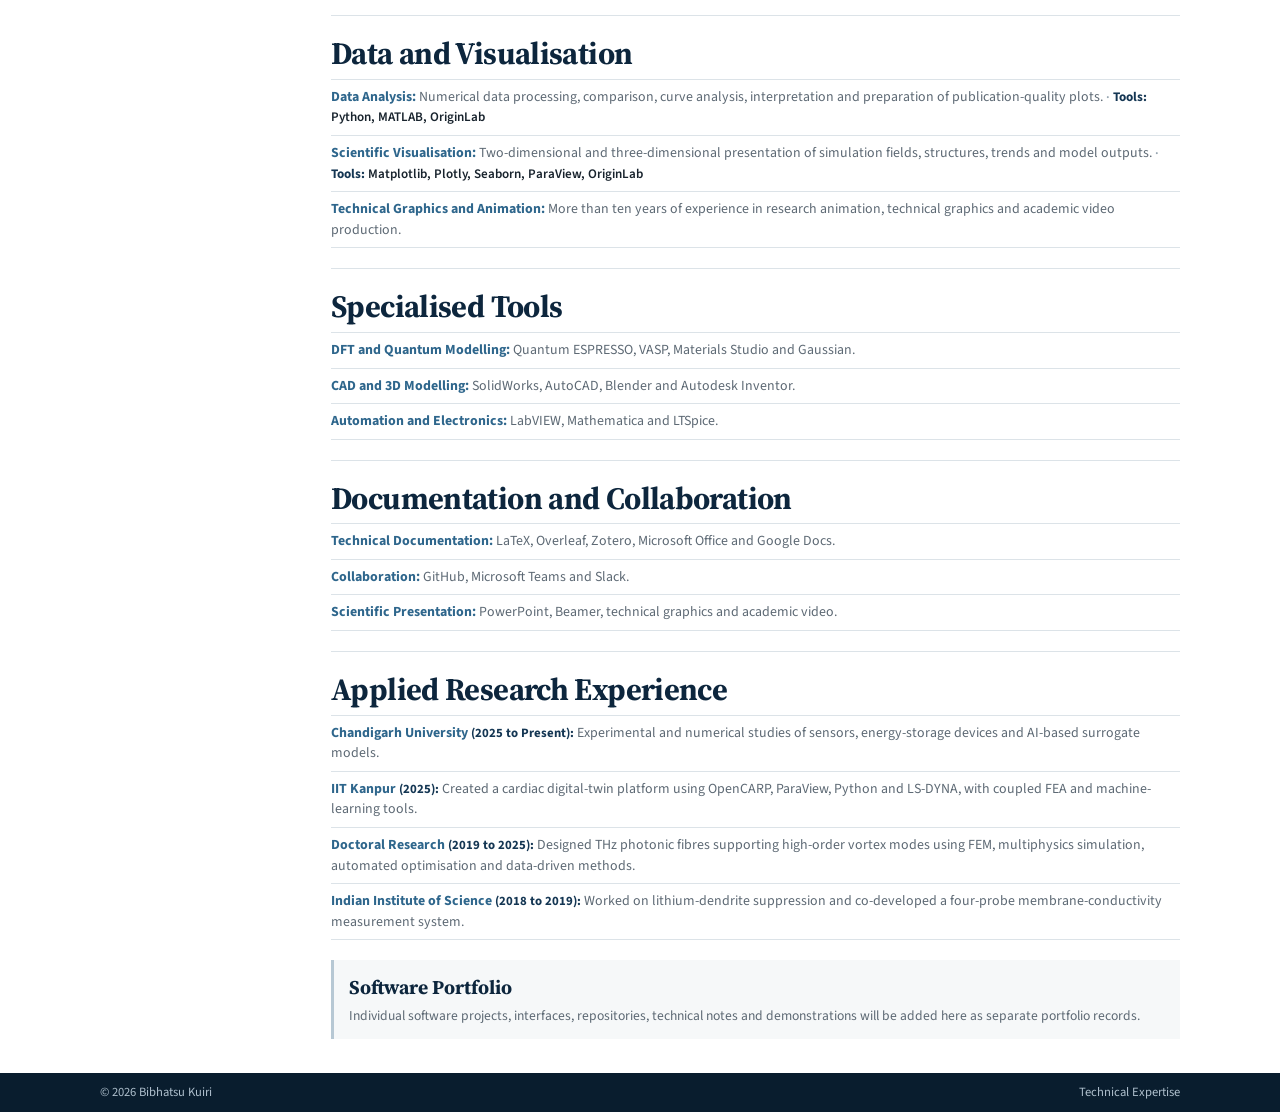
==== commit fca2dd97: "Remove expertise page introductory paragraph" ====
--- a/expertise.html
+++ b/expertise.html
@@ -29,7 +29,6 @@
   <section class="page-head">
     <div class="container">
       <h1>Expertise</h1>
-      <p class="intro">Research-oriented technical experience spanning industrial simulation, computational photonics, scientific programming, artificial intelligence, digital twins, data visualisation and scientific software development.</p>
       <p class="record-line">Industrial simulation · Programming · AI · Scientific software · Numerical modelling</p>
     </div>
   </section>
--- a/assets/expertise.css
+++ b/assets/expertise.css
@@ -1,15 +1,14 @@
 :root{color-scheme:only light;--deep:#0d263d;--navy:#143653;--blue:#2e668c;--ink:#18232d;--muted:#5d6974;--paper:#f6f8f9;--line:#dce3e8;--soft:#eaf1f5;--white:#fff;--max:1080px}
 *{box-sizing:border-box}html{scroll-behavior:smooth;background:#fff}body{margin:0;color:var(--ink);background:var(--white);font:16px/1.5 "Source Sans 3",Arial,sans-serif}a{color:inherit}.container{width:min(calc(100% - 40px),var(--max));margin:auto}
 .site-header{position:sticky;top:0;z-index:30;background:rgba(255,255,255,.97);border-bottom:1px solid var(--line);backdrop-filter:blur(10px)}.nav{min-height:54px;display:flex;align-items:center;justify-content:space-between;gap:24px}.brand{color:var(--deep);font:700 1.12rem "Source Serif 4",Georgia,serif;text-decoration:none}.header-links{display:flex;align-items:center;gap:22px}.header-links a{color:var(--muted);font-size:.9rem;font-weight:700;text-decoration:none}.header-links a:hover,.header-links a[aria-current="page"]{color:var(--navy)}
-.page-head{padding:34px 0 24px;border-bottom:1px solid var(--line);background:linear-gradient(135deg,#f7f9fa 0%,#fff 72%)}h1,h2,h3{color:var(--deep);font-family:"Source Serif 4",Georgia,serif}h1{margin:0;font-size:clamp(2.7rem,6vw,4.6rem);line-height:1.04;letter-spacing:-.045em}.intro{max-width:800px;margin:10px 0 0;color:var(--muted);font-size:.98rem}.record-line{margin:12px 0 0;color:var(--navy);font-size:.84rem;font-weight:700}
-.jump-wrap{border-bottom:1px solid var(--line);background:var(--white)}.jump-links{display:flex;flex-wrap:wrap;gap:8px;padding:13px 0}.jump-links a{padding:5px 9px;color:var(--navy);background:var(--soft);border:1px solid #d7e3ea;border-radius:2px;font-size:.78rem;font-weight:700;text-decoration:none}.jump-links a:hover{background:#dfeaf0}
-.content-layout{display:grid;grid-template-columns:210px minmax(0,1fr);gap:42px;align-items:start;padding:28px 0 40px}.side-nav{position:sticky;top:76px;padding:14px 0;border-top:2px solid var(--navy);border-bottom:1px solid var(--line)}.side-nav strong{display:block;margin-bottom:6px;color:var(--deep);font-family:"Source Serif 4",Georgia,serif}.side-nav a{display:block;padding:5px 0;color:var(--muted);font-size:.82rem;font-weight:600;text-decoration:none}.side-nav a:hover{color:var(--blue)}
-.expertise-section{padding:0 0 30px;scroll-margin-top:72px}.expertise-section+.expertise-section{padding-top:28px;border-top:1px solid var(--line)}.section-kicker{margin:0 0 3px;color:var(--blue);font-size:.69rem;font-weight:700;letter-spacing:.09em;text-transform:uppercase}.expertise-section h2{margin:0;font-size:clamp(1.65rem,3vw,2.15rem);line-height:1.14;letter-spacing:-.025em}.section-intro{max-width:740px;margin:7px 0 13px;color:var(--muted);font-size:.9rem}
-.capability-list{border-top:1px solid var(--line)}.capability-row{display:grid;grid-template-columns:210px minmax(0,1fr);gap:22px;padding:12px 0;border-bottom:1px solid var(--line)}.capability-row h3{margin:0;font-size:1rem;line-height:1.3}.capability-copy p{margin:0;color:var(--muted);font-size:.88rem}.tool-line{margin-top:5px!important;color:var(--ink)!important;font-size:.8rem!important;font-weight:600}.tool-line span{color:var(--blue)}
-.experience-list{border-top:1px solid var(--line)}.experience-row{padding:12px 0;border-bottom:1px solid var(--line)}.experience-top{display:flex;justify-content:space-between;gap:18px;align-items:baseline}.experience-top h3{margin:0;font-size:1rem}.experience-top time{flex:none;color:var(--blue);font-size:.78rem;font-weight:700}.experience-row p{margin:4px 0 0;color:var(--muted);font-size:.88rem}
-.method-grid{display:grid;grid-template-columns:repeat(2,minmax(0,1fr));gap:0 30px;border-top:1px solid var(--line)}.method-item{padding:11px 0;border-bottom:1px solid var(--line)}.method-item strong{display:block;color:var(--deep);font-family:"Source Serif 4",Georgia,serif;font-size:.96rem}.method-item span{display:block;margin-top:2px;color:var(--muted);font-size:.84rem}
-.closing-note{padding:17px 18px;background:var(--paper);border-left:3px solid #b7c8d4}.closing-note h2{margin:0 0 5px;font-size:1.35rem}.closing-note p{margin:0;color:var(--muted);font-size:.88rem}footer{padding:11px 0;color:#aebfcc;background:#091d2e;font-size:.79rem}.footer-row{display:flex;justify-content:space-between;gap:16px}
-@media(max-width:820px){.content-layout{grid-template-columns:1fr;gap:22px}.side-nav{display:none}.capability-row{grid-template-columns:175px minmax(0,1fr)}}
-@media(max-width:620px){.container{width:min(calc(100% - 28px),var(--max))}.header-links{gap:13px}.header-links a{font-size:.82rem}.page-head{padding:27px 0 19px}.jump-links{gap:6px}.content-layout{padding-top:22px}.capability-row{grid-template-columns:1fr;gap:4px}.experience-top{display:block}.experience-top time{display:block;margin-top:2px}.method-grid{grid-template-columns:1fr}.footer-row{flex-direction:column}}
-@media(max-width:390px){.header-links a:first-child{display:none}.jump-links a{font-size:.73rem}}
+.page-head{padding:30px 0 20px;border-bottom:1px solid var(--line);background:linear-gradient(135deg,#f7f9fa 0%,#fff 72%)}h1,h2{color:var(--deep);font-family:"Source Serif 4",Georgia,serif}h1{margin:0;font-size:clamp(2.7rem,6vw,4.6rem);line-height:1.04;letter-spacing:-.045em}.intro{max-width:800px;margin:8px 0 0;color:var(--muted);font-size:.94rem}.record-line{margin:9px 0 0;color:var(--navy);font-size:.82rem;font-weight:700}
+.jump-wrap{border-bottom:1px solid var(--line);background:var(--white)}.jump-links{display:flex;flex-wrap:wrap;gap:7px;padding:10px 0}.jump-links a{padding:4px 8px;color:var(--navy);background:var(--soft);border:1px solid #d7e3ea;border-radius:2px;font-size:.76rem;font-weight:700;text-decoration:none}.jump-links a:hover{background:#dfeaf0}
+.content-layout{display:grid;grid-template-columns:195px minmax(0,1fr);gap:36px;align-items:start;padding:24px 0 34px}.side-nav{position:sticky;top:72px;padding:12px 0;border-top:2px solid var(--navy);border-bottom:1px solid var(--line)}.side-nav strong{display:block;margin-bottom:5px;color:var(--deep);font-family:"Source Serif 4",Georgia,serif}.side-nav a{display:block;padding:4px 0;color:var(--muted);font-size:.8rem;font-weight:600;text-decoration:none}.side-nav a:hover{color:var(--blue)}
+.expertise-section{padding:0 0 20px;scroll-margin-top:70px}.expertise-section+.expertise-section{padding-top:20px;border-top:1px solid var(--line)}.expertise-section h2{margin:0 0 7px;font-size:clamp(1.5rem,3vw,1.95rem);line-height:1.14;letter-spacing:-.02em}
+.compact-list{border-top:1px solid var(--line)}.compact-row{padding:7px 0;border-bottom:1px solid var(--line)}.compact-row p{margin:0;color:var(--muted);font-size:.87rem;line-height:1.48}.row-title{color:var(--blue);font-weight:700}.tools{color:var(--ink);font-size:.82rem;font-weight:600}.tools:before{content:" · ";color:#95a4af}.tools b{color:var(--navy)}.date{color:var(--navy);font-size:.8rem;font-weight:700}
+.two-column-list{display:grid;grid-template-columns:repeat(2,minmax(0,1fr));column-gap:28px}.two-column-list .compact-row{min-width:0}
+.closing-note{padding:13px 15px;background:var(--paper);border-left:3px solid #b7c8d4}.closing-note h2{margin:0 0 3px;font-size:1.22rem}.closing-note p{margin:0;color:var(--muted);font-size:.85rem}footer{padding:10px 0;color:#aebfcc;background:#091d2e;font-size:.79rem}.footer-row{display:flex;justify-content:space-between;gap:16px}
+@media(max-width:820px){.content-layout{grid-template-columns:1fr;gap:18px}.side-nav{display:none}}
+@media(max-width:620px){.container{width:min(calc(100% - 28px),var(--max))}.header-links{gap:13px}.header-links a{font-size:.82rem}.page-head{padding:25px 0 17px}.jump-links{gap:5px}.content-layout{padding-top:19px}.two-column-list{grid-template-columns:1fr}.footer-row{flex-direction:column}}
+@media(max-width:390px){.header-links a:first-child{display:none}.jump-links a{font-size:.72rem}.compact-row p{font-size:.84rem}}
 @media(prefers-reduced-motion:reduce){html{scroll-behavior:auto}*{transition:none!important}}
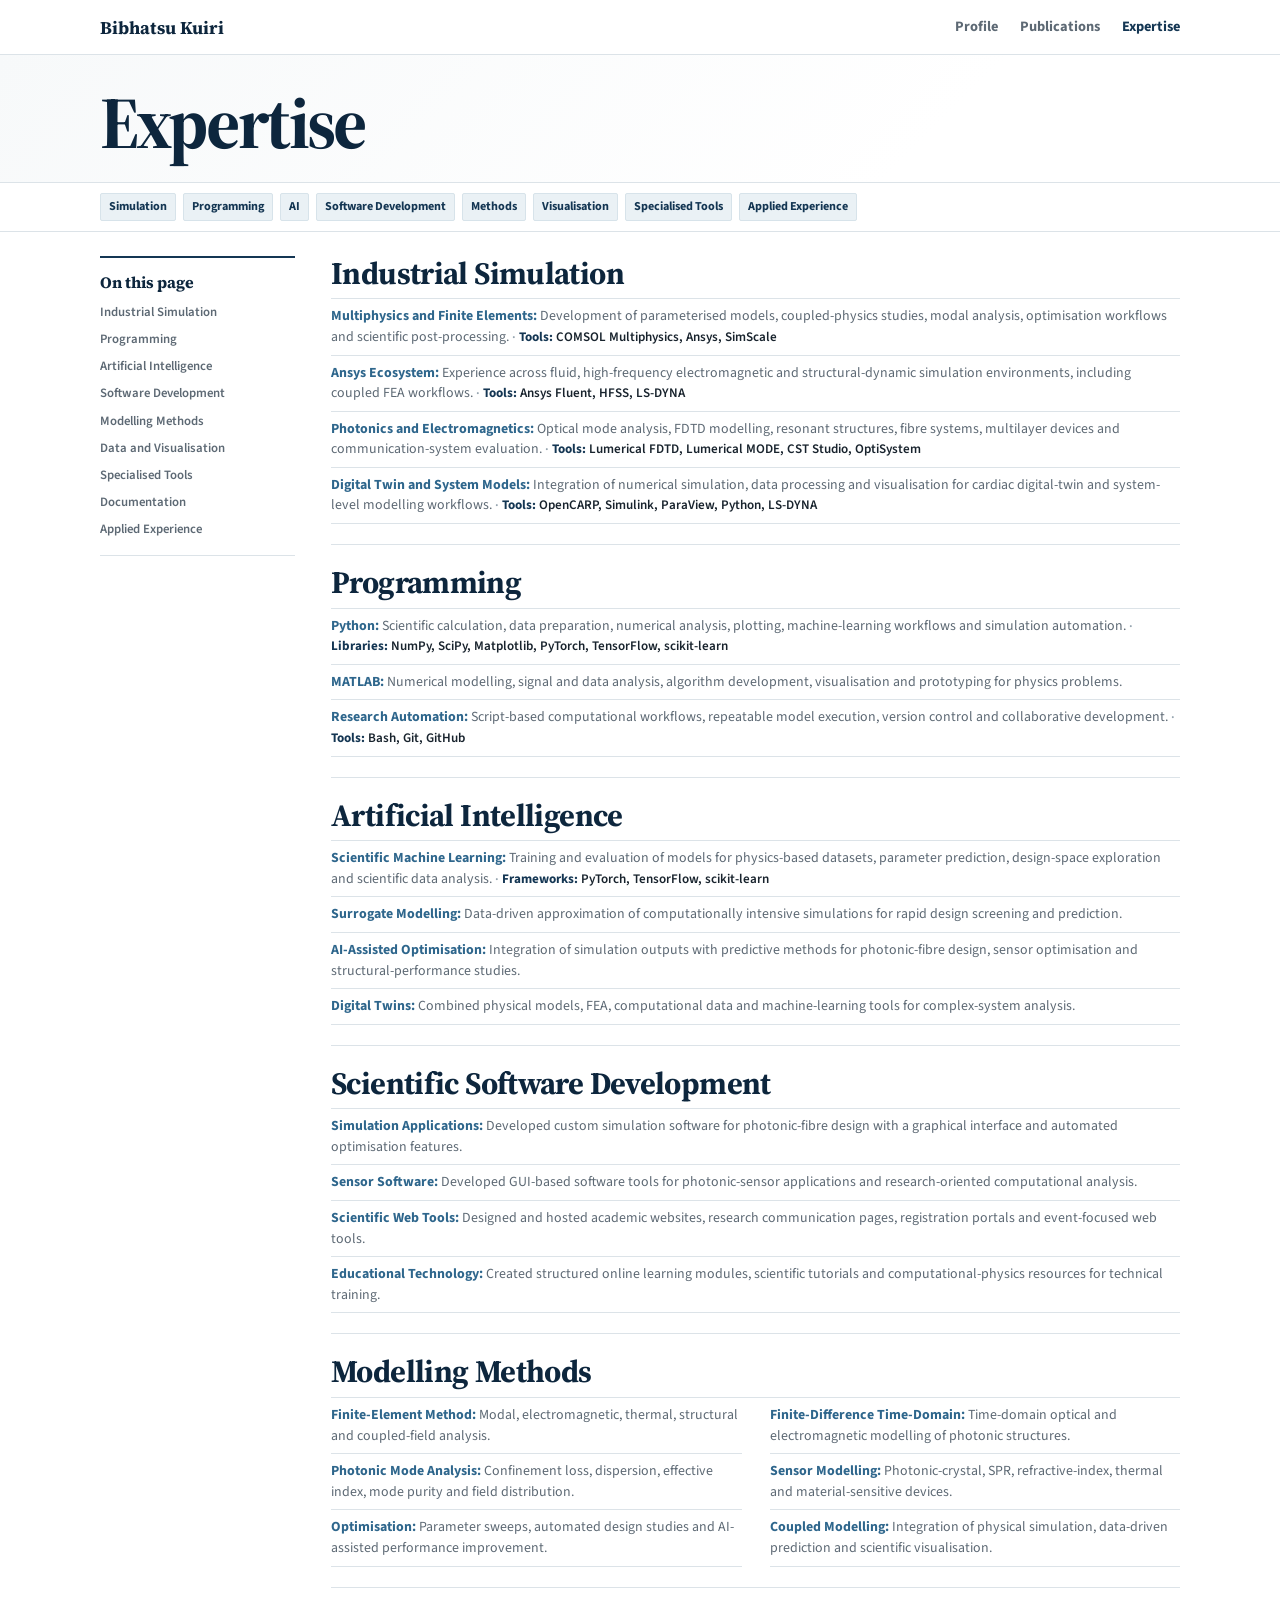
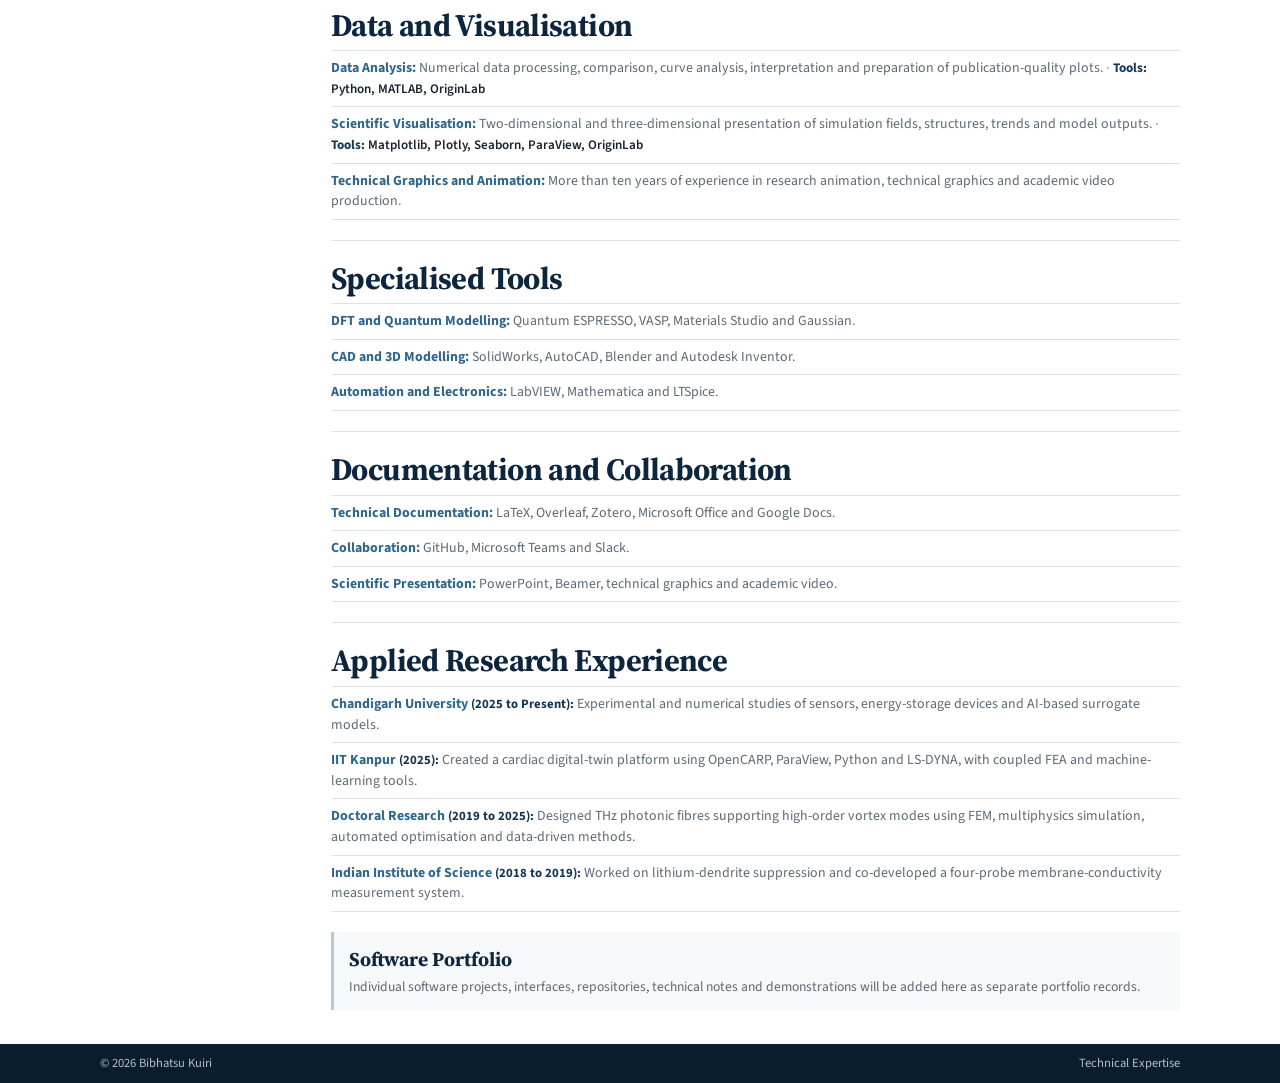
==== commit 4154707d: "Remove expertise header subleading line" ====
--- a/expertise.html
+++ b/expertise.html
@@ -29,7 +29,6 @@
   <section class="page-head">
     <div class="container">
       <h1>Expertise</h1>
-      <p class="record-line">Industrial simulation · Programming · AI · Scientific software · Numerical modelling</p>
     </div>
   </section>
 
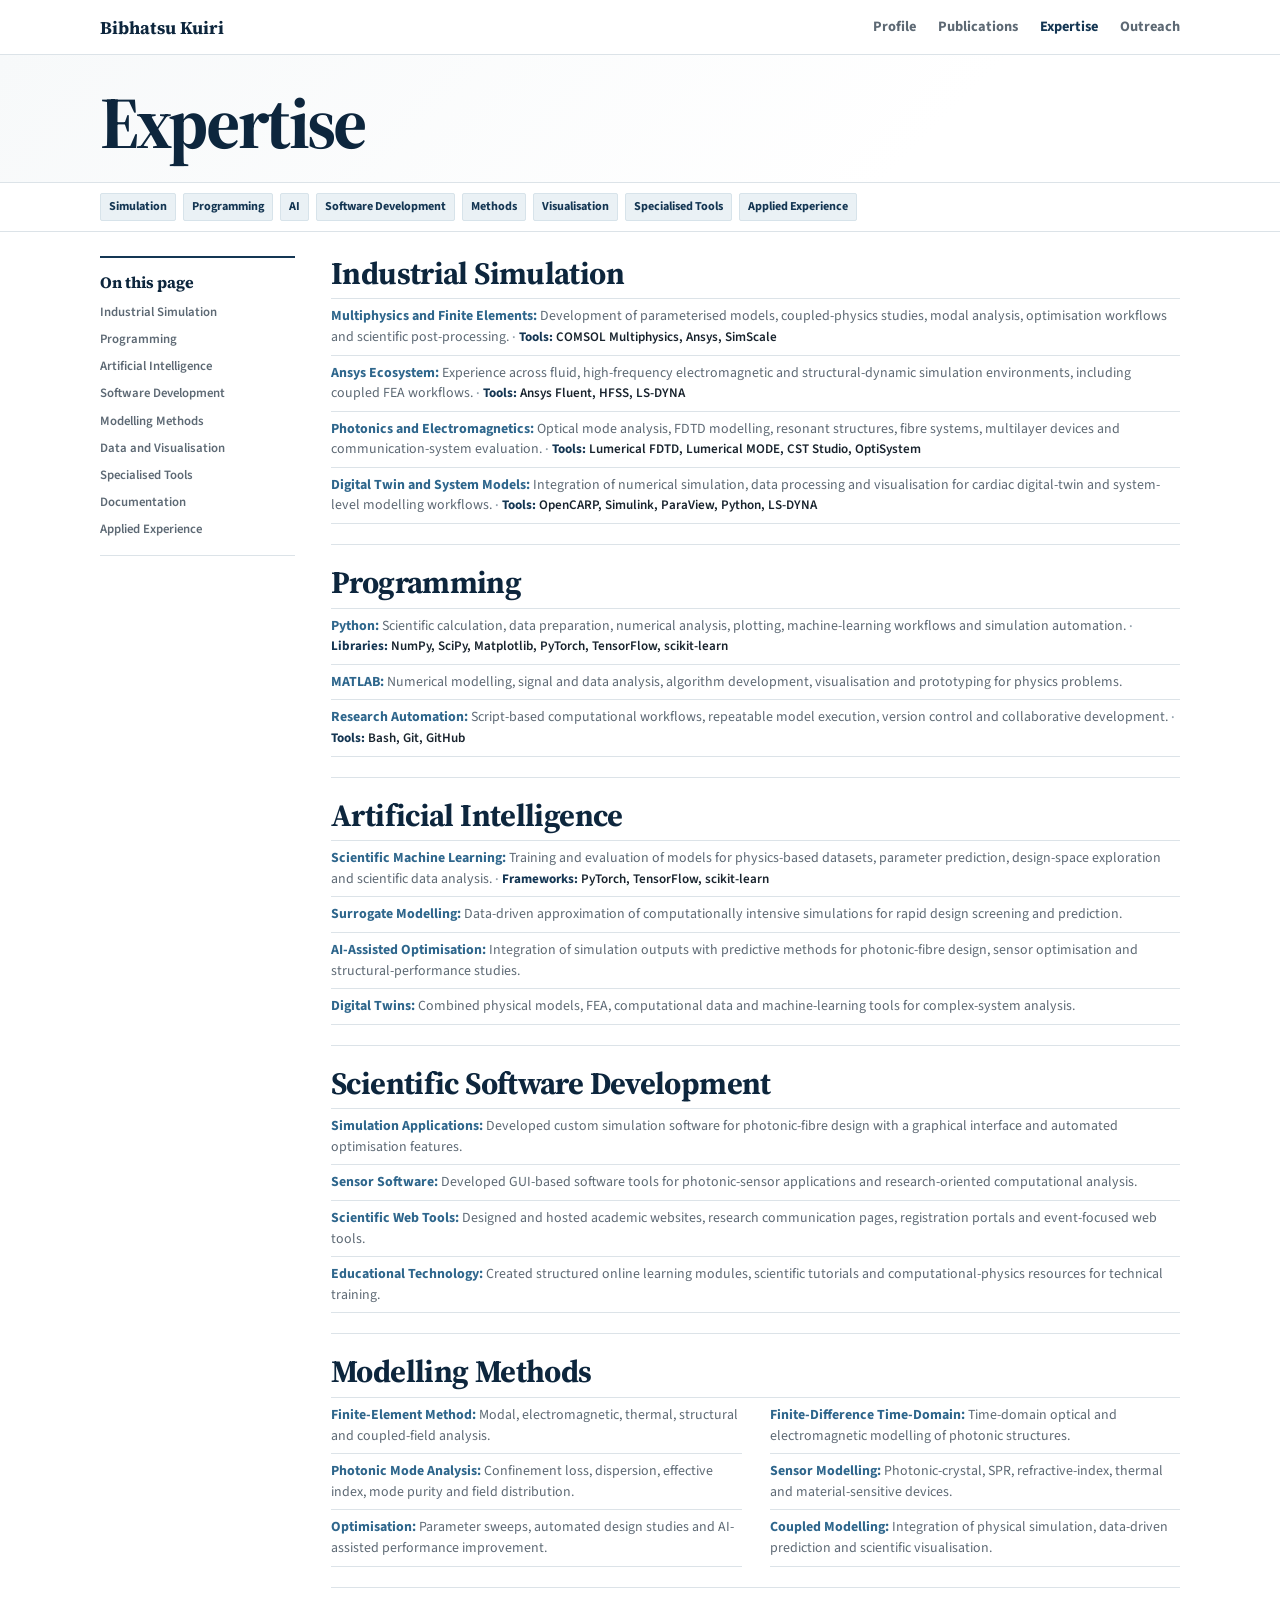
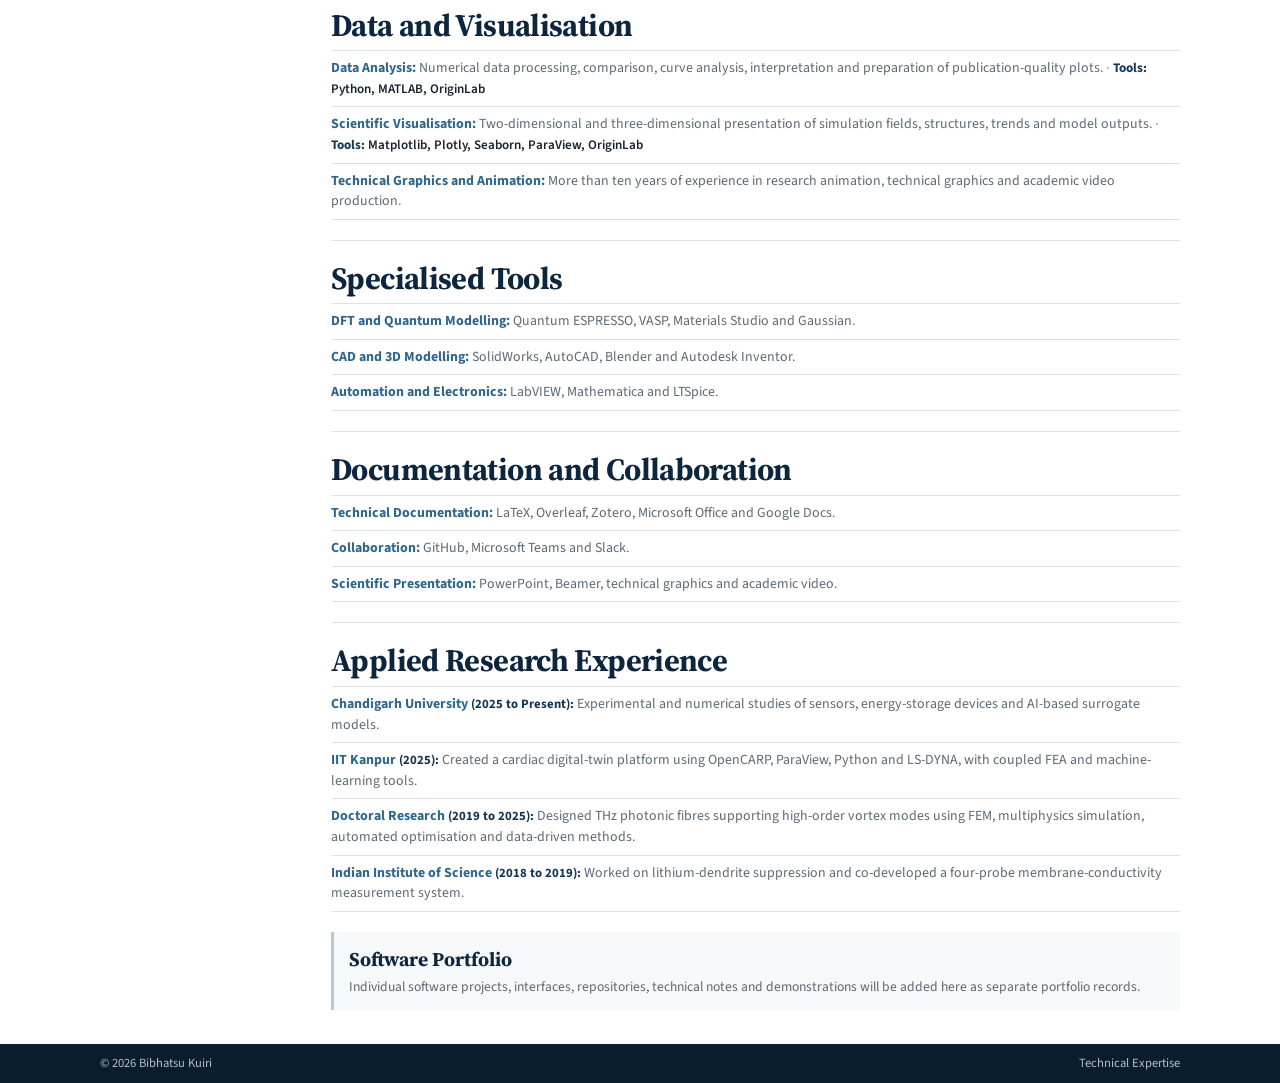
==== commit b4cb7285: "Add outreach link to expertise navigation" ====
--- a/expertise.html
+++ b/expertise.html
@@ -21,6 +21,7 @@
       <a href="index.html">Profile</a>
       <a href="publications.html">Publications</a>
       <a href="expertise.html" aria-current="page">Expertise</a>
+      <a href="outreach.html">Outreach</a>
     </nav>
   </div>
 </header>
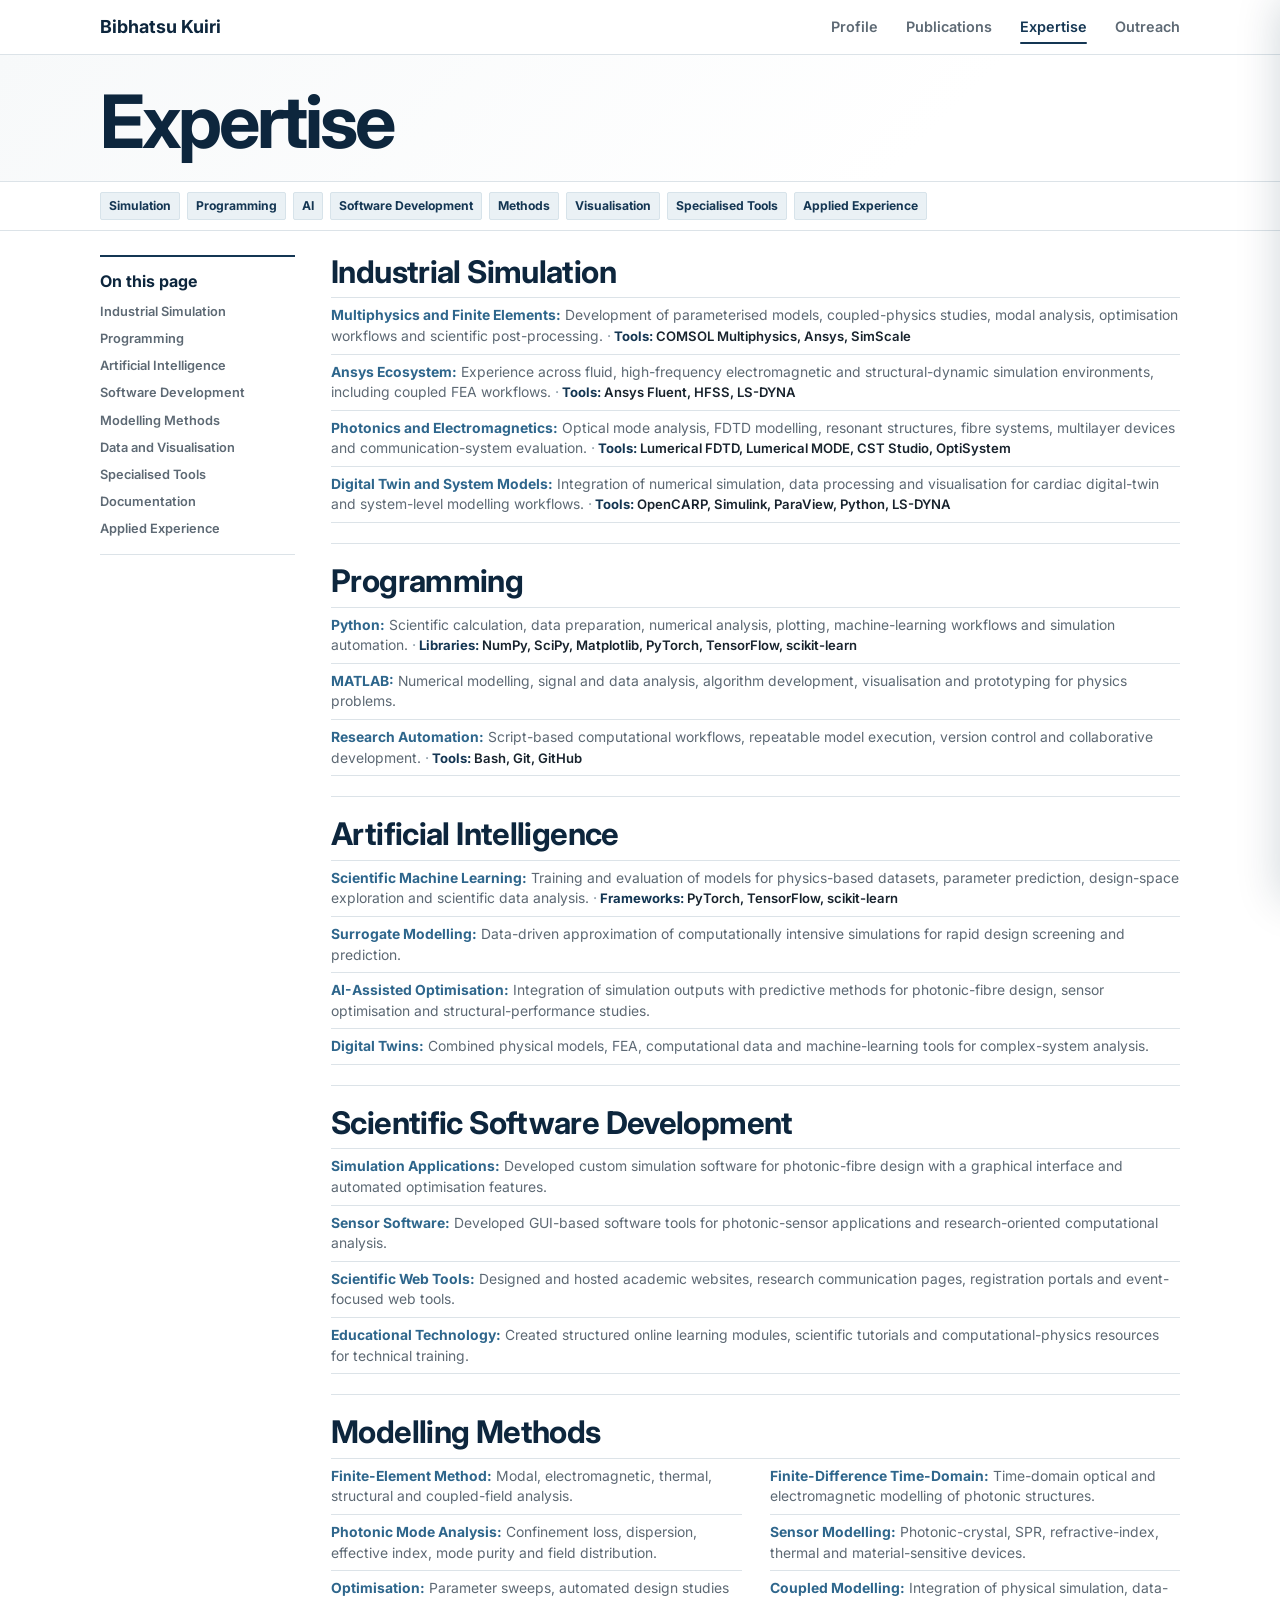
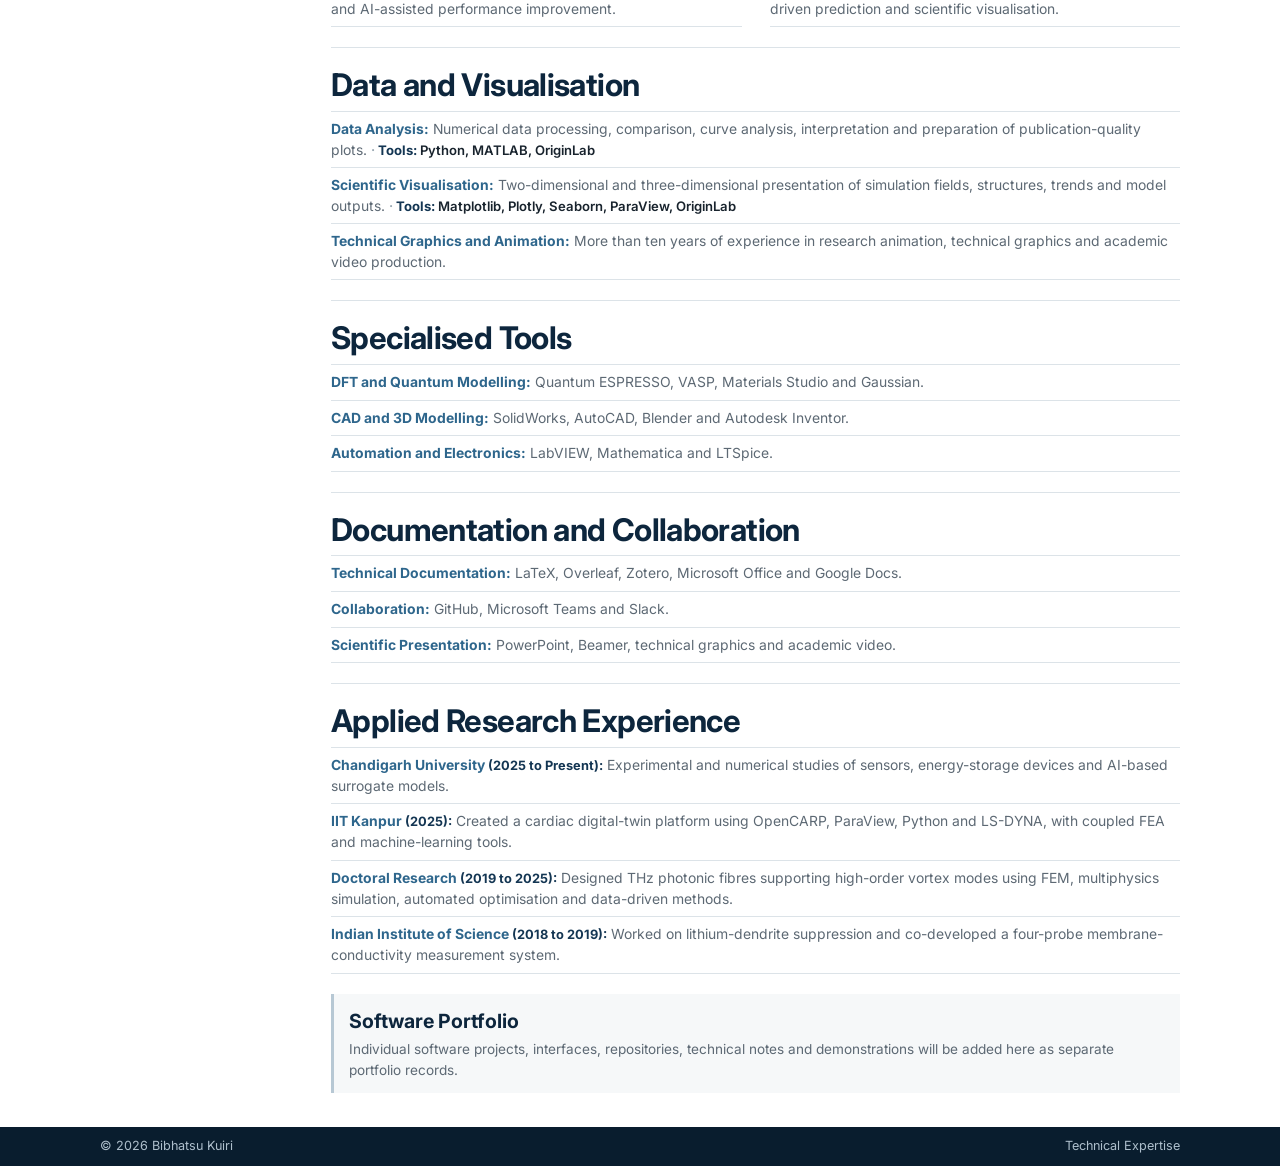
==== commit 7cb7b6bc: "Standardize fixed navigation on expertise page" ====
--- a/expertise.html
+++ b/expertise.html
@@ -10,21 +10,30 @@
 <title>Expertise | Bibhatsu Kuiri</title>
 <link rel="preconnect" href="https://fonts.googleapis.com">
 <link rel="preconnect" href="https://fonts.gstatic.com" crossorigin>
-<link href="https://fonts.googleapis.com/css2?family=Source+Sans+3:wght@400;500;600;700&family=Source+Serif+4:opsz,wght@8..60,600;8..60,700&display=swap" rel="stylesheet">
-<link rel="stylesheet" href="assets/expertise.css">
+<link href="https://fonts.googleapis.com/css2?family=Inter:wght@400;500;600;700&display=swap" rel="stylesheet">
+<link rel="stylesheet" href="assets/expertise.css?v=20260809-1">
+<link rel="stylesheet" href="assets/site-nav.css?v=20260809-1">
 </head>
 <body>
 <header class="site-header">
   <div class="container nav">
     <a class="brand" href="index.html">Bibhatsu Kuiri</a>
-    <nav class="header-links" aria-label="Primary navigation">
+    <nav class="desktop-nav" aria-label="Primary navigation">
       <a href="index.html">Profile</a>
       <a href="publications.html">Publications</a>
       <a href="expertise.html" aria-current="page">Expertise</a>
       <a href="outreach.html">Outreach</a>
     </nav>
+    <button class="menu-toggle" type="button" aria-label="Open navigation menu" aria-expanded="false"><span></span></button>
   </div>
 </header>
+<div class="menu-overlay" aria-hidden="true"></div>
+<nav class="mobile-menu" aria-label="Mobile navigation">
+  <a href="index.html">Profile</a>
+  <a href="publications.html">Publications</a>
+  <a href="expertise.html" aria-current="page">Expertise</a>
+  <a href="outreach.html">Outreach</a>
+</nav>
 
 <main id="top">
   <section class="page-head">
@@ -158,5 +167,6 @@
 </main>
 
 <footer><div class="container footer-row"><span>© 2026 Bibhatsu Kuiri</span><span>Technical Expertise</span></div></footer>
+<script src="assets/site-nav.js?v=20260809-1"></script>
 </body>
 </html>
--- a/assets/expertise.css
+++ b/assets/expertise.css
@@ -1,9 +1,10 @@
+@import url('https://fonts.googleapis.com/css2?family=Inter:wght@400;500;600;700&display=swap');
 :root{color-scheme:only light;--deep:#0d263d;--navy:#143653;--blue:#2e668c;--ink:#18232d;--muted:#5d6974;--paper:#f6f8f9;--line:#dce3e8;--soft:#eaf1f5;--white:#fff;--max:1080px}
-*{box-sizing:border-box}html{scroll-behavior:smooth;background:#fff}body{margin:0;color:var(--ink);background:var(--white);font:16px/1.5 "Source Sans 3",Arial,sans-serif}a{color:inherit}.container{width:min(calc(100% - 40px),var(--max));margin:auto}
-.site-header{position:sticky;top:0;z-index:30;background:rgba(255,255,255,.97);border-bottom:1px solid var(--line);backdrop-filter:blur(10px)}.nav{min-height:54px;display:flex;align-items:center;justify-content:space-between;gap:24px}.brand{color:var(--deep);font:700 1.12rem "Source Serif 4",Georgia,serif;text-decoration:none}.header-links{display:flex;align-items:center;gap:22px}.header-links a{color:var(--muted);font-size:.9rem;font-weight:700;text-decoration:none}.header-links a:hover,.header-links a[aria-current="page"]{color:var(--navy)}
-.page-head{padding:30px 0 20px;border-bottom:1px solid var(--line);background:linear-gradient(135deg,#f7f9fa 0%,#fff 72%)}h1,h2{color:var(--deep);font-family:"Source Serif 4",Georgia,serif}h1{margin:0;font-size:clamp(2.7rem,6vw,4.6rem);line-height:1.04;letter-spacing:-.045em}.intro{max-width:800px;margin:8px 0 0;color:var(--muted);font-size:.94rem}.record-line{margin:9px 0 0;color:var(--navy);font-size:.82rem;font-weight:700}
+*{box-sizing:border-box}html{scroll-behavior:smooth;background:#fff}body{margin:0;color:var(--ink);background:var(--white);font:16px/1.5 "Inter",Arial,sans-serif}a{color:inherit}.container{width:min(calc(100% - 40px),var(--max));margin:auto}
+.site-header{position:sticky;top:0;z-index:30;background:rgba(255,255,255,.97);border-bottom:1px solid var(--line);backdrop-filter:blur(10px)}.nav{min-height:54px;display:flex;align-items:center;justify-content:space-between;gap:24px}.brand{color:var(--deep);font:700 1.12rem "Inter",Arial,sans-serif;text-decoration:none}.header-links{display:flex;align-items:center;gap:22px}.header-links a{color:var(--muted);font-size:.9rem;font-weight:700;text-decoration:none}.header-links a:hover,.header-links a[aria-current="page"]{color:var(--navy)}
+.page-head{padding:30px 0 20px;border-bottom:1px solid var(--line);background:linear-gradient(135deg,#f7f9fa 0%,#fff 72%)}h1,h2{color:var(--deep);font-family:"Inter",Arial,sans-serif}h1{margin:0;font-size:clamp(2.7rem,6vw,4.6rem);line-height:1.04;letter-spacing:-.045em}.intro{max-width:800px;margin:8px 0 0;color:var(--muted);font-size:.94rem}.record-line{margin:9px 0 0;color:var(--navy);font-size:.82rem;font-weight:700}
 .jump-wrap{border-bottom:1px solid var(--line);background:var(--white)}.jump-links{display:flex;flex-wrap:wrap;gap:7px;padding:10px 0}.jump-links a{padding:4px 8px;color:var(--navy);background:var(--soft);border:1px solid #d7e3ea;border-radius:2px;font-size:.76rem;font-weight:700;text-decoration:none}.jump-links a:hover{background:#dfeaf0}
-.content-layout{display:grid;grid-template-columns:195px minmax(0,1fr);gap:36px;align-items:start;padding:24px 0 34px}.side-nav{position:sticky;top:72px;padding:12px 0;border-top:2px solid var(--navy);border-bottom:1px solid var(--line)}.side-nav strong{display:block;margin-bottom:5px;color:var(--deep);font-family:"Source Serif 4",Georgia,serif}.side-nav a{display:block;padding:4px 0;color:var(--muted);font-size:.8rem;font-weight:600;text-decoration:none}.side-nav a:hover{color:var(--blue)}
+.content-layout{display:grid;grid-template-columns:195px minmax(0,1fr);gap:36px;align-items:start;padding:24px 0 34px}.side-nav{position:sticky;top:72px;padding:12px 0;border-top:2px solid var(--navy);border-bottom:1px solid var(--line)}.side-nav strong{display:block;margin-bottom:5px;color:var(--deep);font-family:"Inter",Arial,sans-serif}.side-nav a{display:block;padding:4px 0;color:var(--muted);font-size:.8rem;font-weight:600;text-decoration:none}.side-nav a:hover{color:var(--blue)}
 .expertise-section{padding:0 0 20px;scroll-margin-top:70px}.expertise-section+.expertise-section{padding-top:20px;border-top:1px solid var(--line)}.expertise-section h2{margin:0 0 7px;font-size:clamp(1.5rem,3vw,1.95rem);line-height:1.14;letter-spacing:-.02em}
 .compact-list{border-top:1px solid var(--line)}.compact-row{padding:7px 0;border-bottom:1px solid var(--line)}.compact-row p{margin:0;color:var(--muted);font-size:.87rem;line-height:1.48}.row-title{color:var(--blue);font-weight:700}.tools{color:var(--ink);font-size:.82rem;font-weight:600}.tools:before{content:" · ";color:#95a4af}.tools b{color:var(--navy)}.date{color:var(--navy);font-size:.8rem;font-weight:700}
 .two-column-list{display:grid;grid-template-columns:repeat(2,minmax(0,1fr));column-gap:28px}.two-column-list .compact-row{min-width:0}
--- a/assets/site-nav.css
+++ b/assets/site-nav.css
@@ -0,0 +1,24 @@
+:root{--site-nav-height:54px}
+html{scroll-padding-top:calc(var(--site-nav-height) + 14px)}
+body{padding-top:var(--site-nav-height)}
+body.menu-open{overflow:hidden}
+.site-header{position:fixed!important;top:0;left:0;right:0;z-index:100;background:rgba(255,255,255,.97)!important;border-bottom:1px solid var(--line);backdrop-filter:blur(10px);-webkit-backdrop-filter:blur(10px)}
+.site-header .nav{min-height:var(--site-nav-height);display:flex;align-items:center;justify-content:space-between;gap:24px}
+.site-header .brand{color:var(--deep);font-family:"Inter",Arial,sans-serif!important;font-size:1.12rem;font-weight:700!important;line-height:1;text-decoration:none;white-space:nowrap}
+.desktop-nav,.header-links{display:flex;align-items:center;gap:28px}
+.desktop-nav a,.header-links a,.profile-link{position:relative;color:var(--muted);font-family:"Inter",Arial,sans-serif;font-size:.9rem;font-weight:600!important;line-height:1.2;text-decoration:none;transition:color 150ms ease}
+.desktop-nav a:hover,.header-links a:hover,.profile-link:hover,.desktop-nav a[aria-current="page"],.header-links a[aria-current="page"],.profile-link[aria-current="page"]{color:var(--navy)}
+.desktop-nav a[aria-current="page"]::after,.header-links a[aria-current="page"]::after,.profile-link[aria-current="page"]::after{content:"";position:absolute;left:0;right:0;bottom:-8px;height:2px;background:var(--navy);border-radius:2px}
+.menu-toggle{width:40px;height:40px;display:none;place-items:center;padding:0;color:var(--deep);background:transparent;border:0;cursor:pointer}
+.menu-toggle span,.menu-toggle span::before,.menu-toggle span::after{width:22px;height:2px;display:block;position:relative;background:currentColor;transition:160ms ease}
+.menu-toggle span::before,.menu-toggle span::after{content:"";position:absolute;left:0}
+.menu-toggle span::before{top:-7px}.menu-toggle span::after{top:7px}
+.menu-toggle[aria-expanded="true"] span{background:transparent}.menu-toggle[aria-expanded="true"] span::before{top:0;transform:rotate(45deg)}.menu-toggle[aria-expanded="true"] span::after{top:0;transform:rotate(-45deg)}
+.menu-overlay{position:fixed;inset:0;z-index:110;visibility:hidden;opacity:0;background:rgba(8,25,39,.48);transition:180ms ease}
+.mobile-menu{position:fixed;top:0;right:0;z-index:120;width:min(82vw,300px);height:100dvh;padding:76px 28px 30px;background:var(--white);box-shadow:-16px 0 40px rgba(13,38,61,.18);transform:translateX(105%);transition:200ms ease}
+.mobile-menu a{display:block;padding:13px 0;color:var(--deep);border-bottom:1px solid var(--line);font-family:"Inter",Arial,sans-serif;font-size:.94rem;font-weight:700;text-decoration:none}
+.mobile-menu a[aria-current="page"]{color:var(--blue)}
+body.menu-open .menu-overlay{visibility:visible;opacity:1}body.menu-open .mobile-menu{transform:translateX(0)}
+@media(max-width:900px){.desktop-nav,.header-links{display:none!important}.menu-toggle{display:grid!important}}
+@media(max-width:680px){:root{--site-nav-height:54px}.site-header .nav{min-height:var(--site-nav-height)}}
+@media(prefers-reduced-motion:reduce){.menu-toggle span,.menu-toggle span::before,.menu-toggle span::after,.menu-overlay,.mobile-menu{transition:none!important}}
